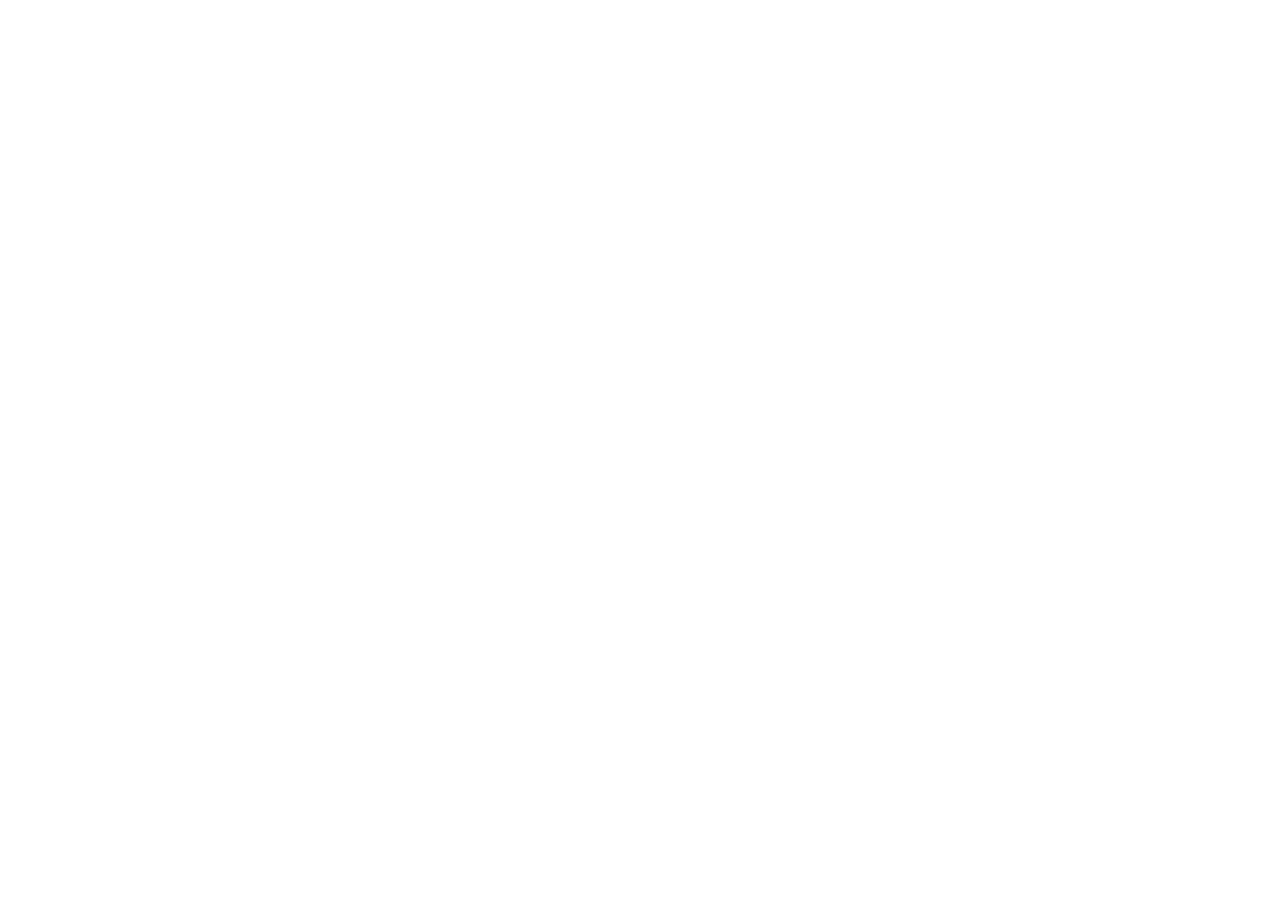
==== docs/aurum/index.html @ 68128e43 "Add Aurum Dental demo" ====
<!doctype html>
<html lang="ru">
  <head>
    <meta charset="UTF-8" />
    <meta name="viewport" content="width=device-width, initial-scale=1.0" />
    <meta name="theme-color" content="#11110f" />
    <meta name="description" content="Aurum Dental — премиальная стоматология нового поколения. Цифровая диагностика, эстетика улыбки и комфортное лечение." />
    <title>Aurum Dental — стоматология нового поколения</title>
    <link rel="preconnect" href="https://fonts.googleapis.com" />
    <link rel="preconnect" href="https://fonts.gstatic.com" crossorigin />
    <link href="https://fonts.googleapis.com/css2?family=Manrope:wght@400;500;600;700&family=Prata&display=swap" rel="stylesheet" />
    <script type="module" crossorigin src="/assets/index-C-DxgLJ3.js"></script>
    <link rel="stylesheet" crossorigin href="/assets/index-ClG9ch6G.css">
  </head>
  <body>
    <div id="root"></div>
  </body>
</html>
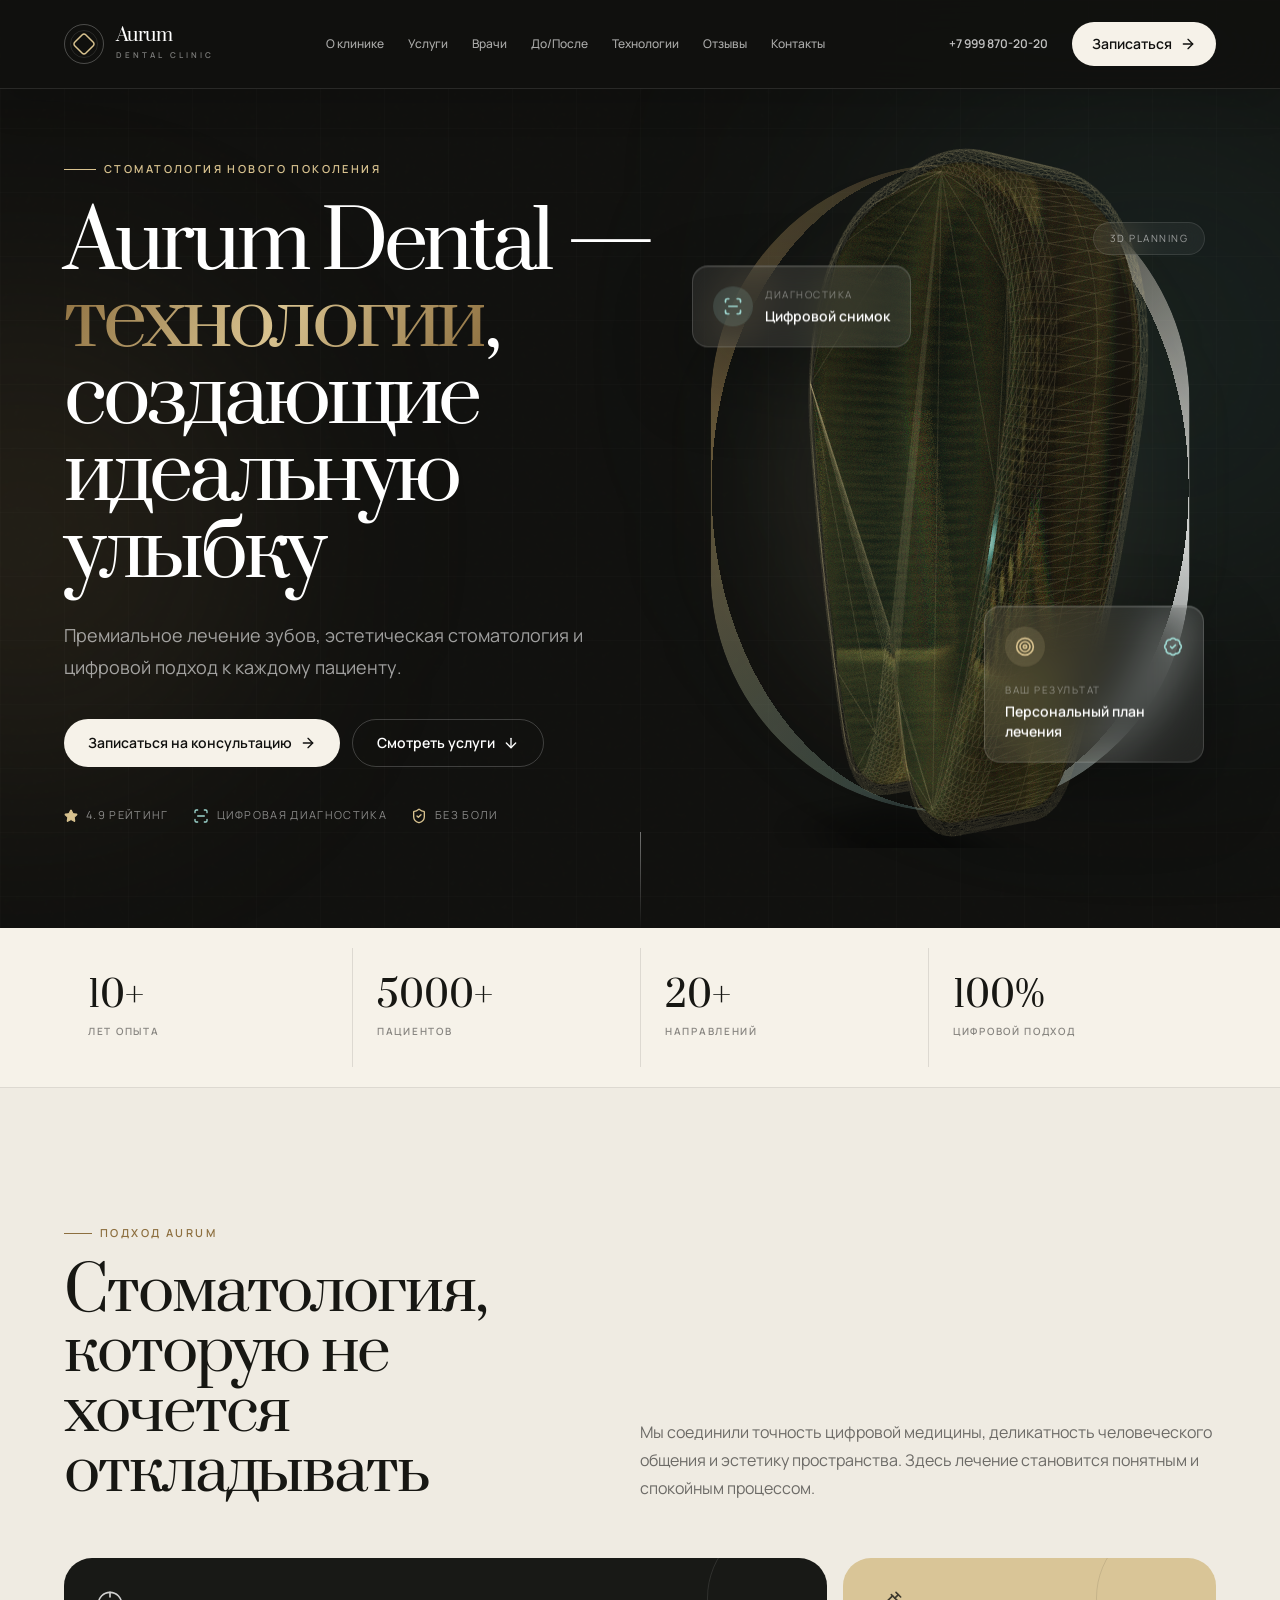
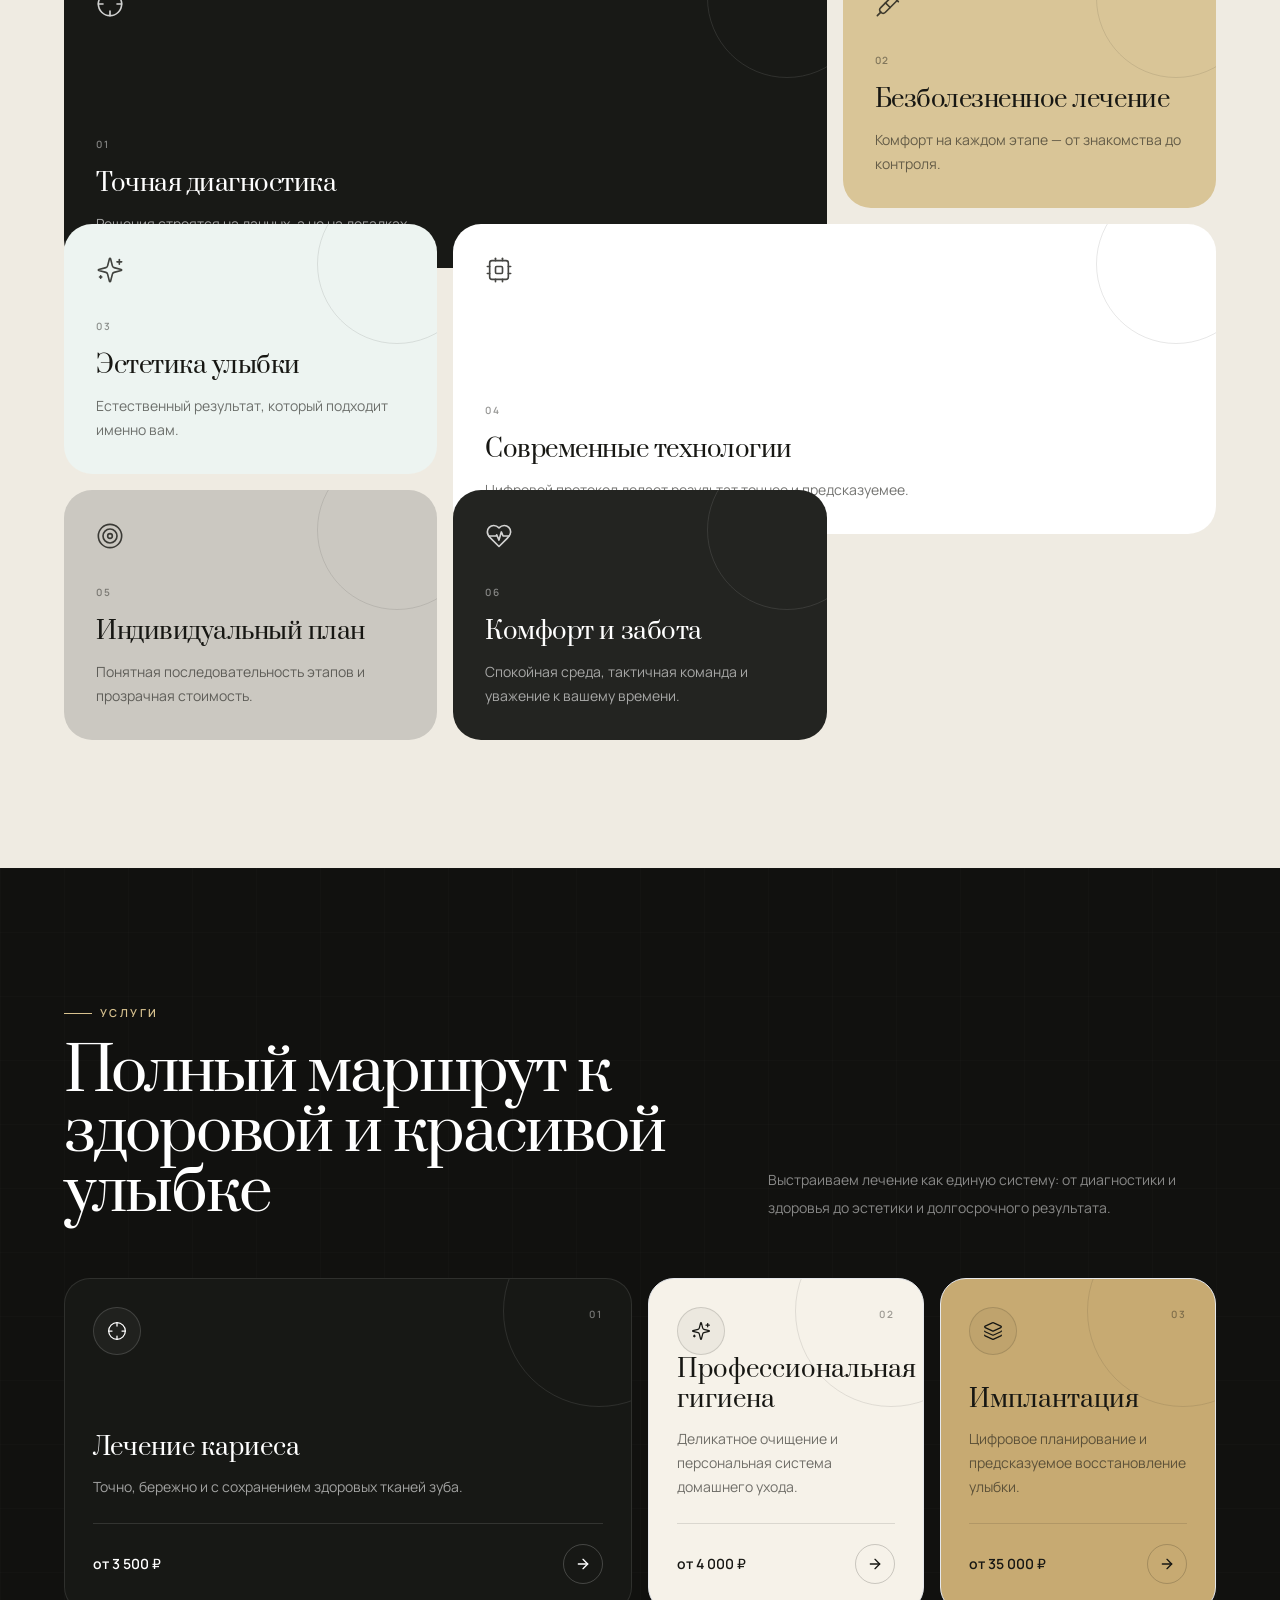
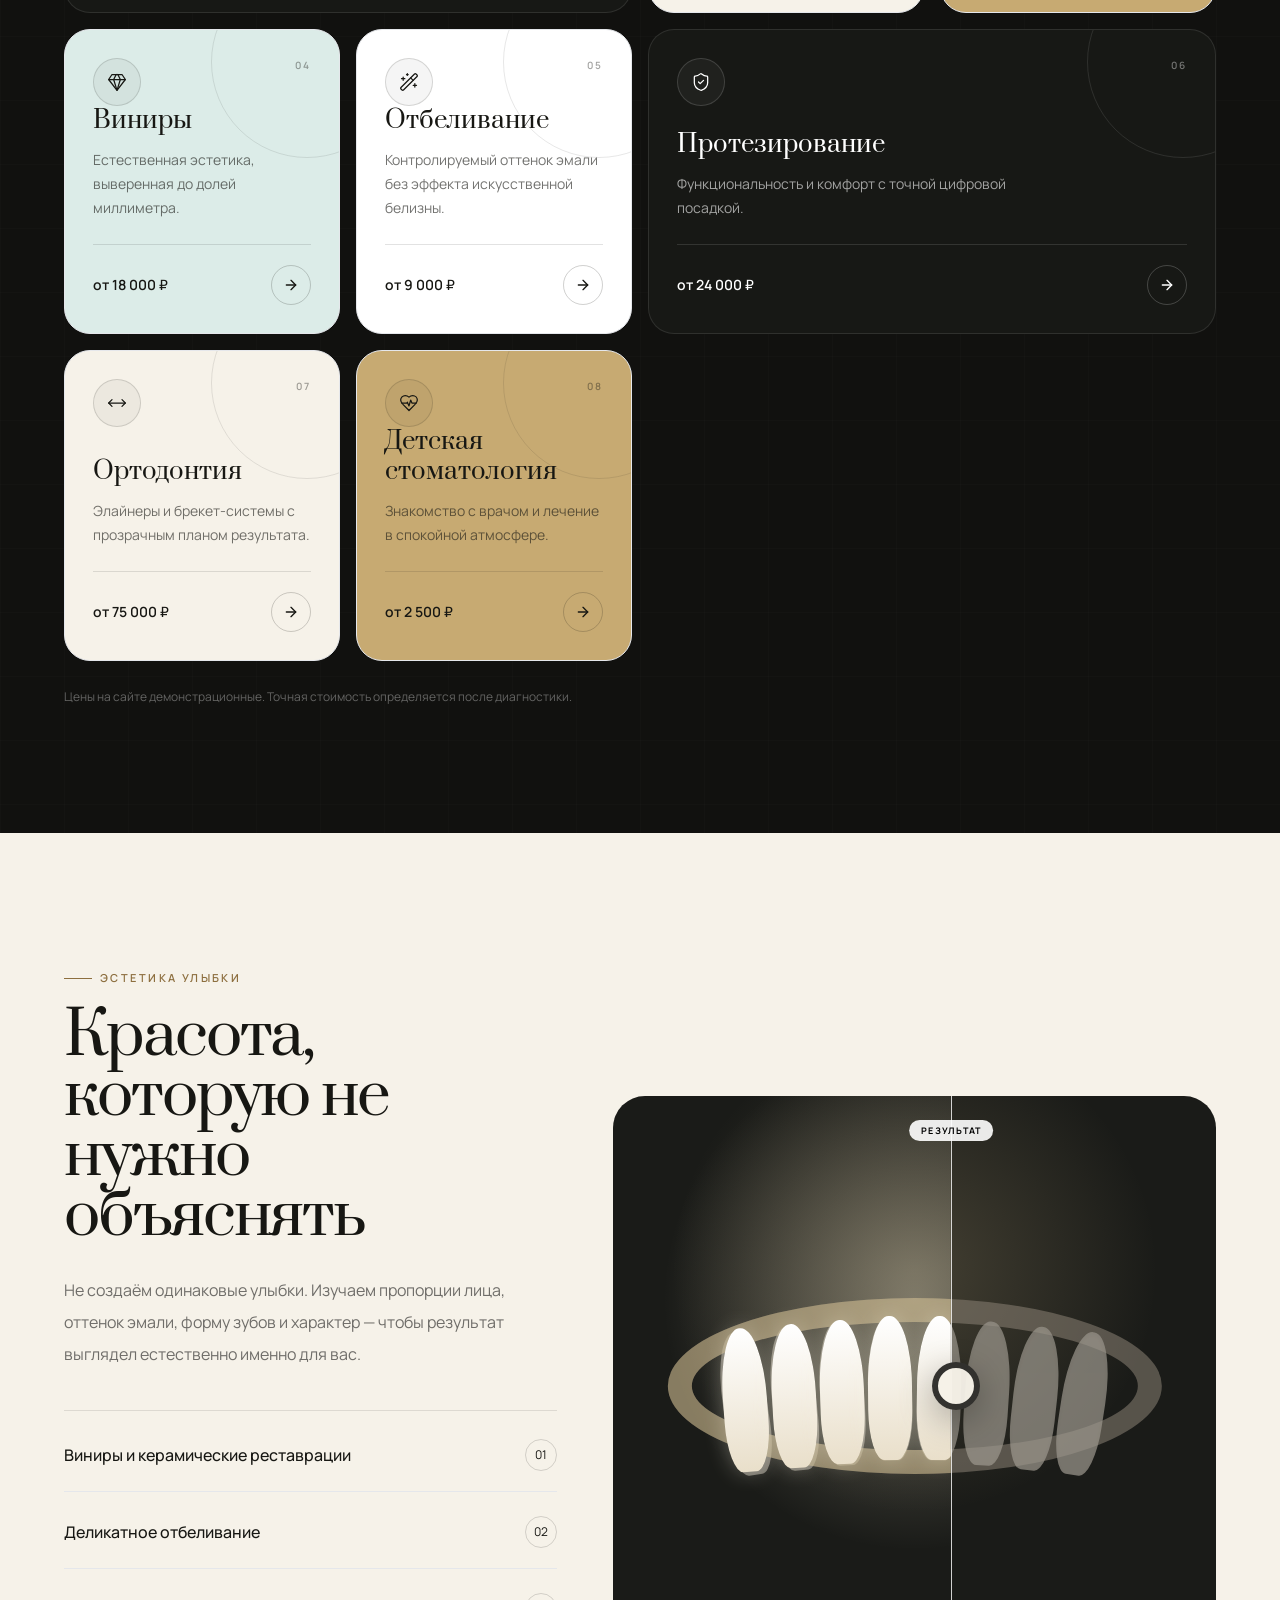
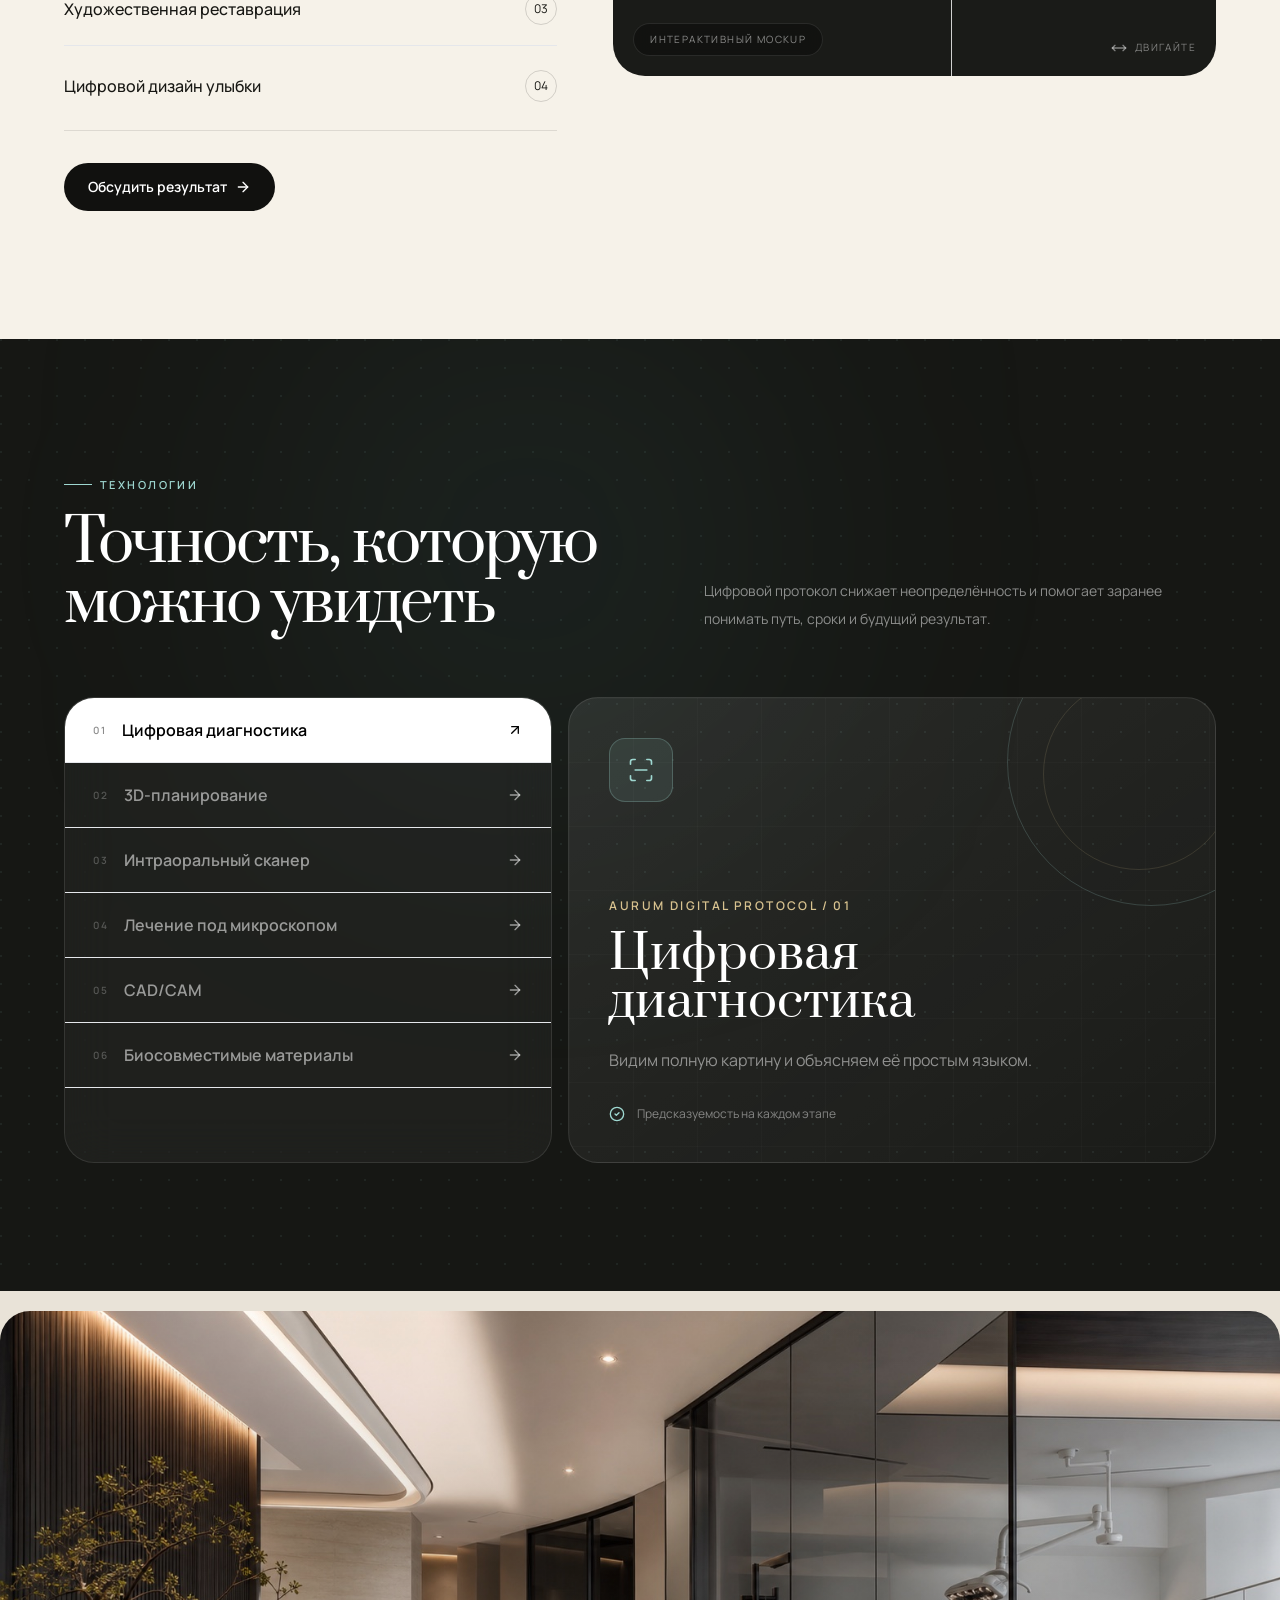
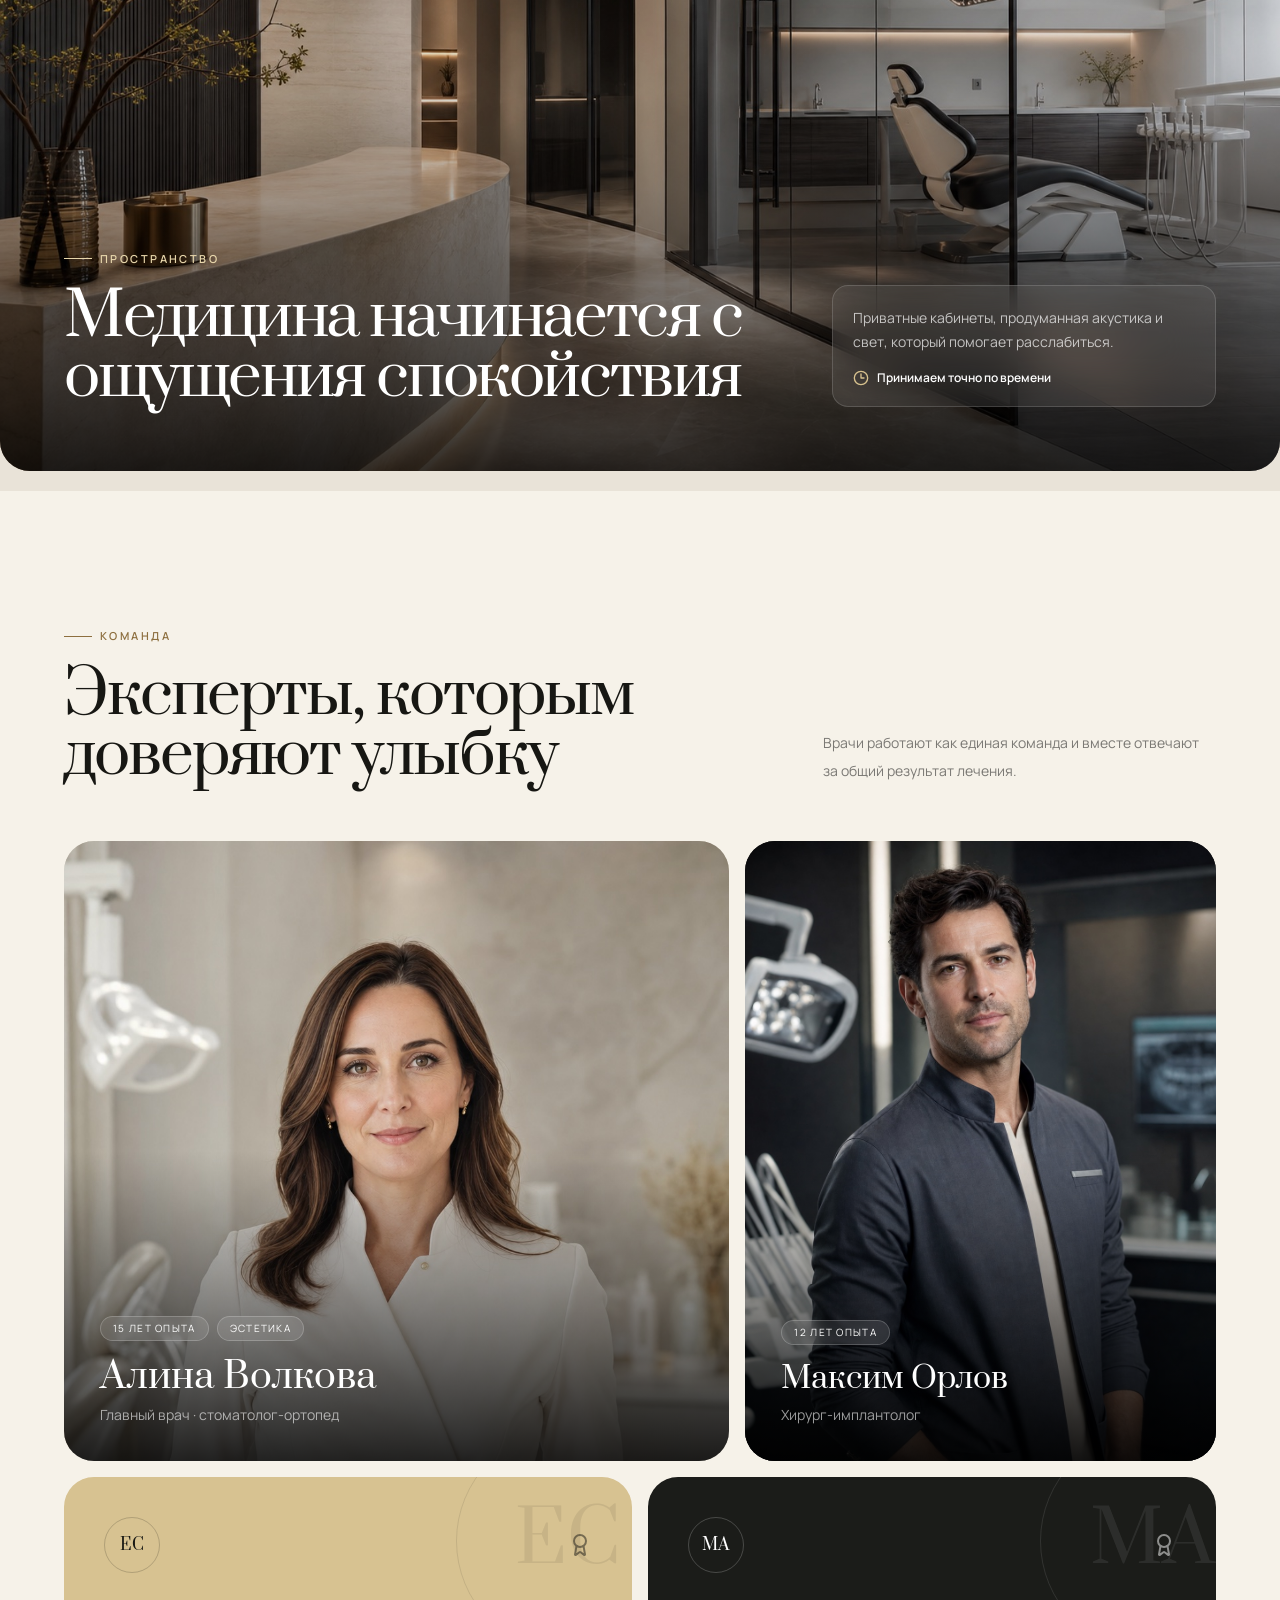
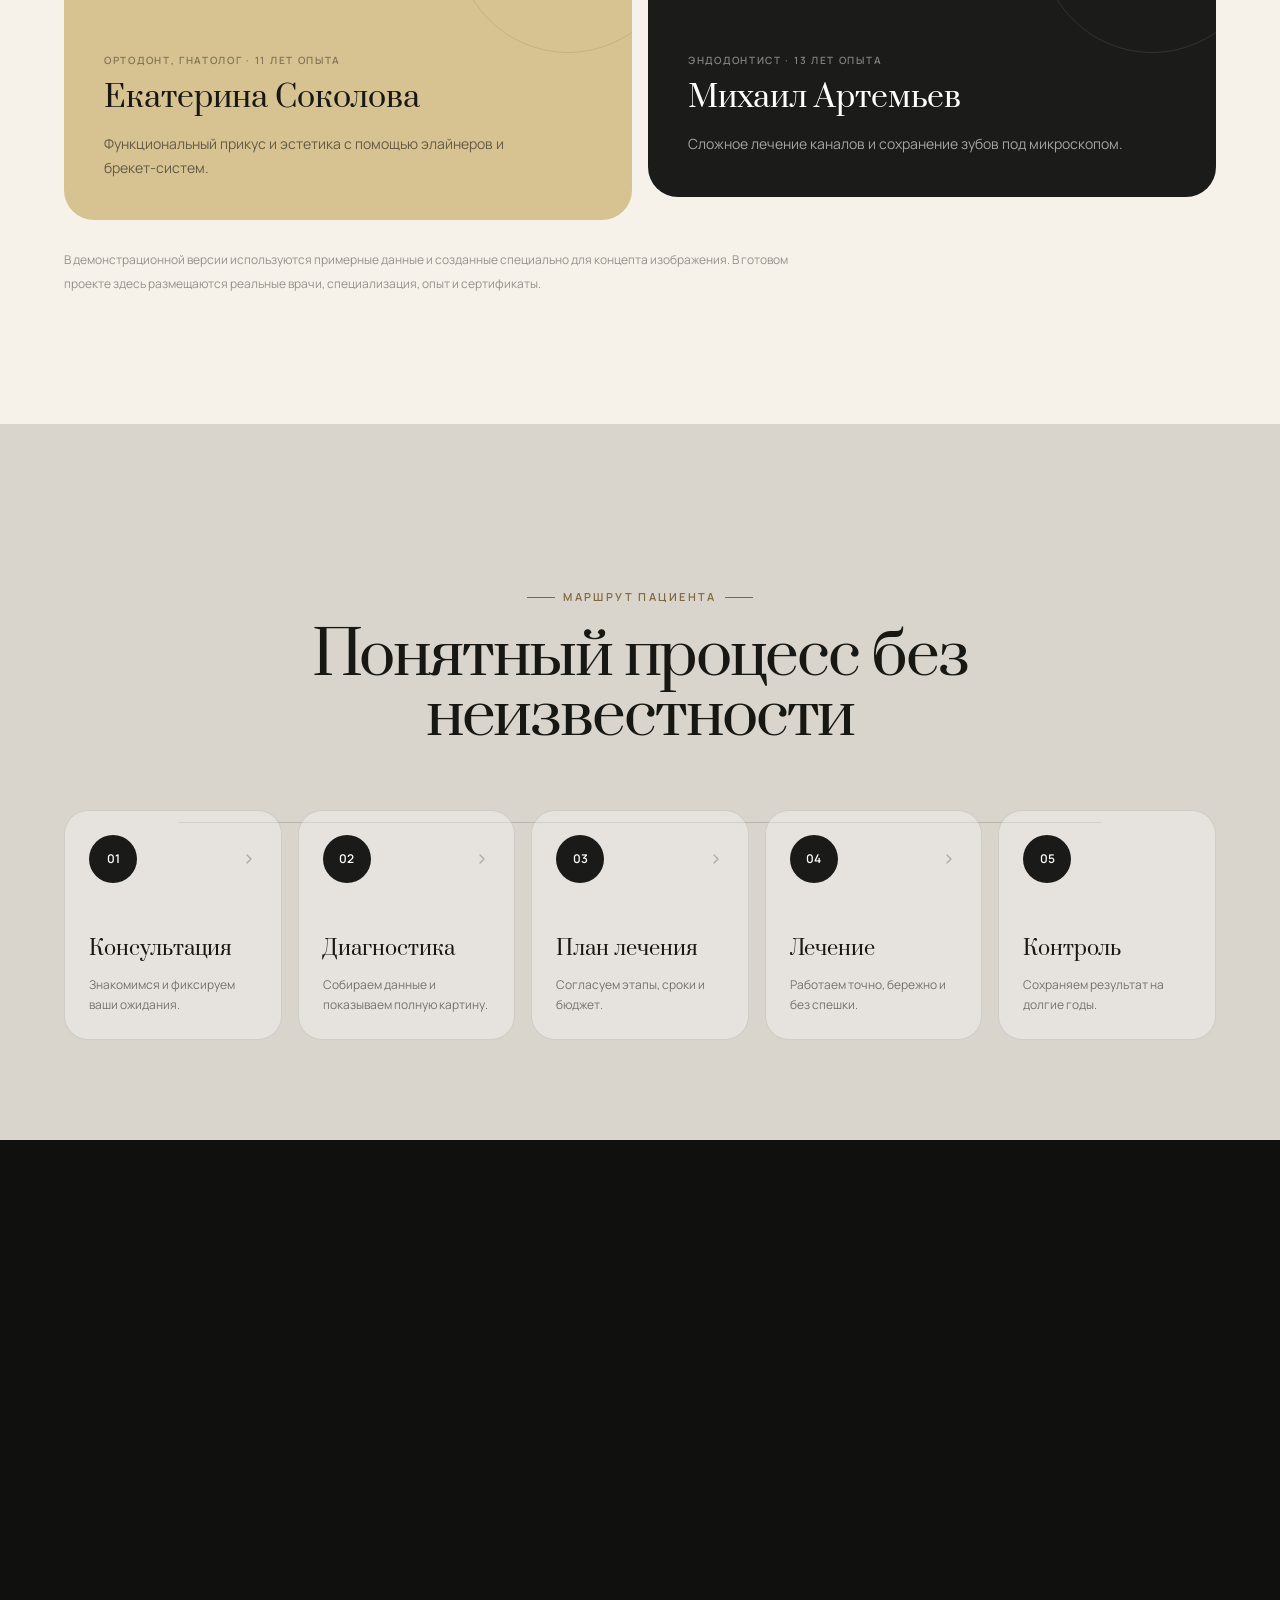
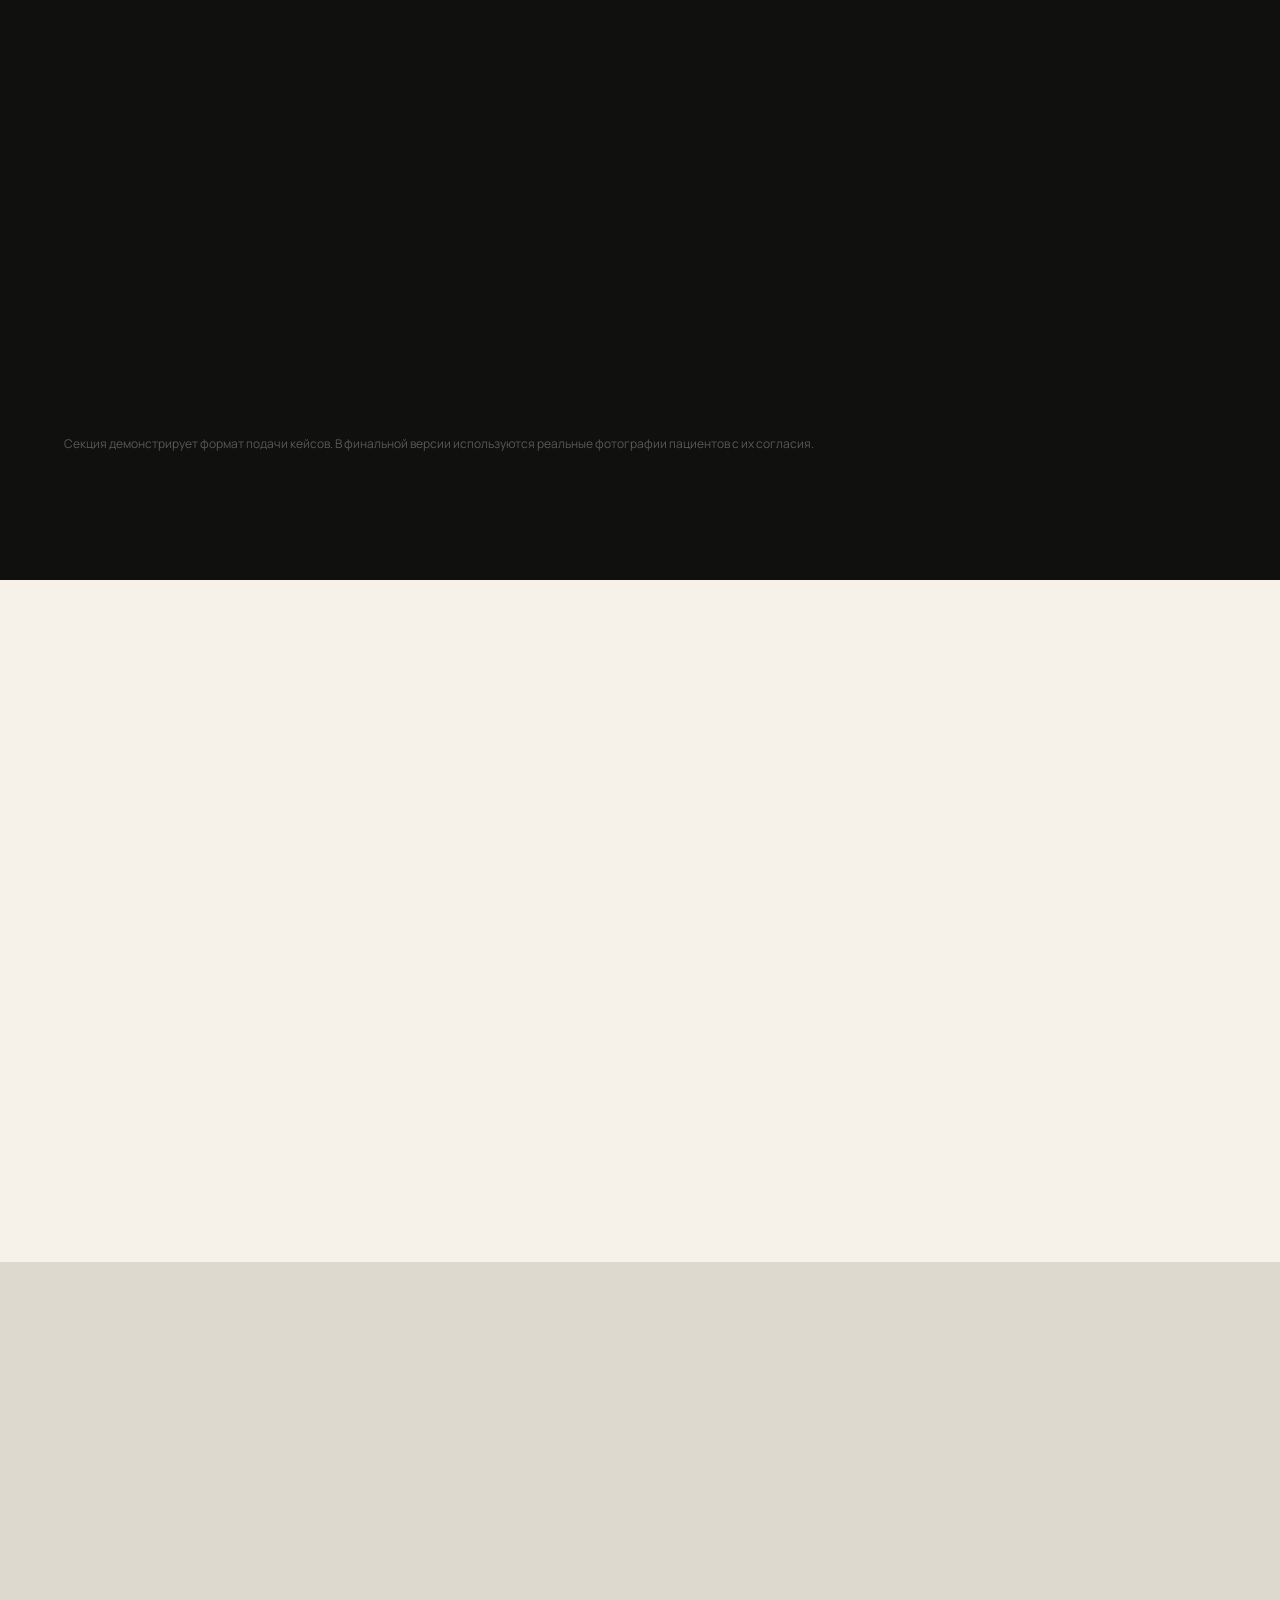
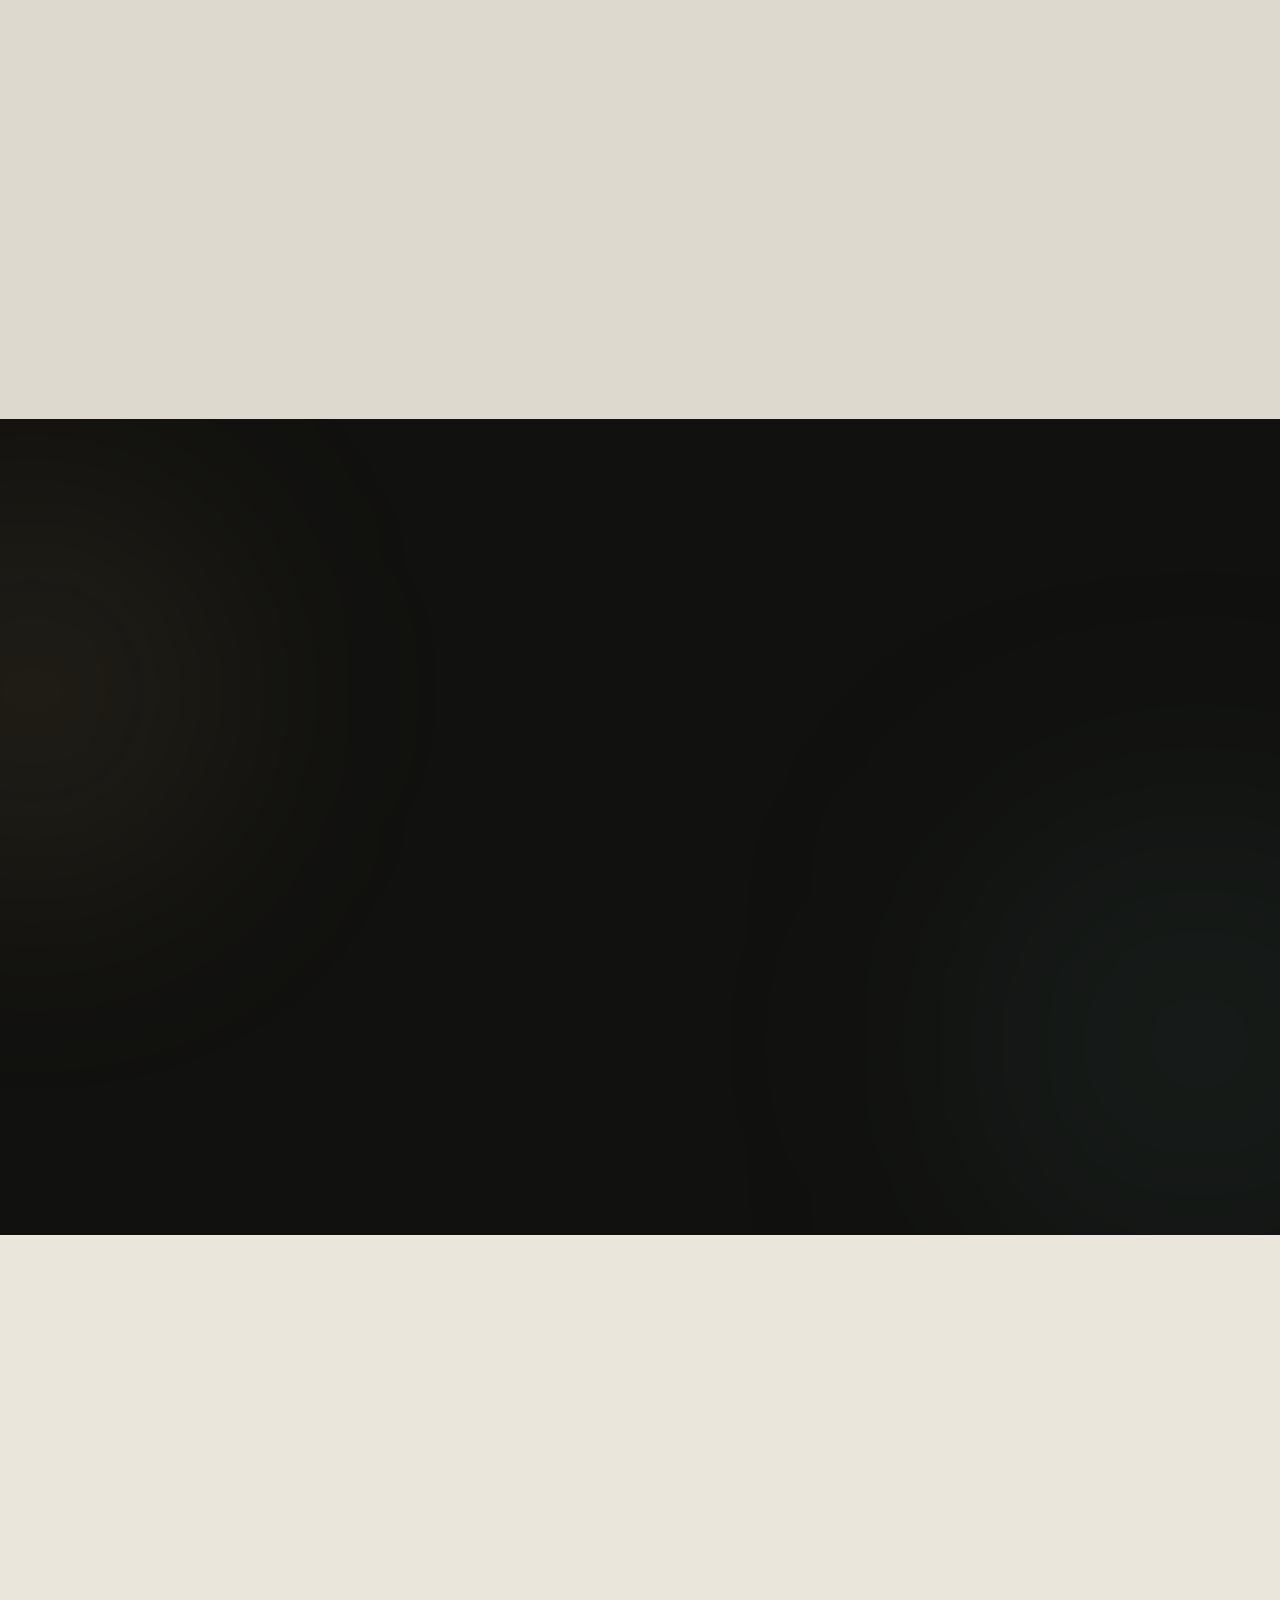
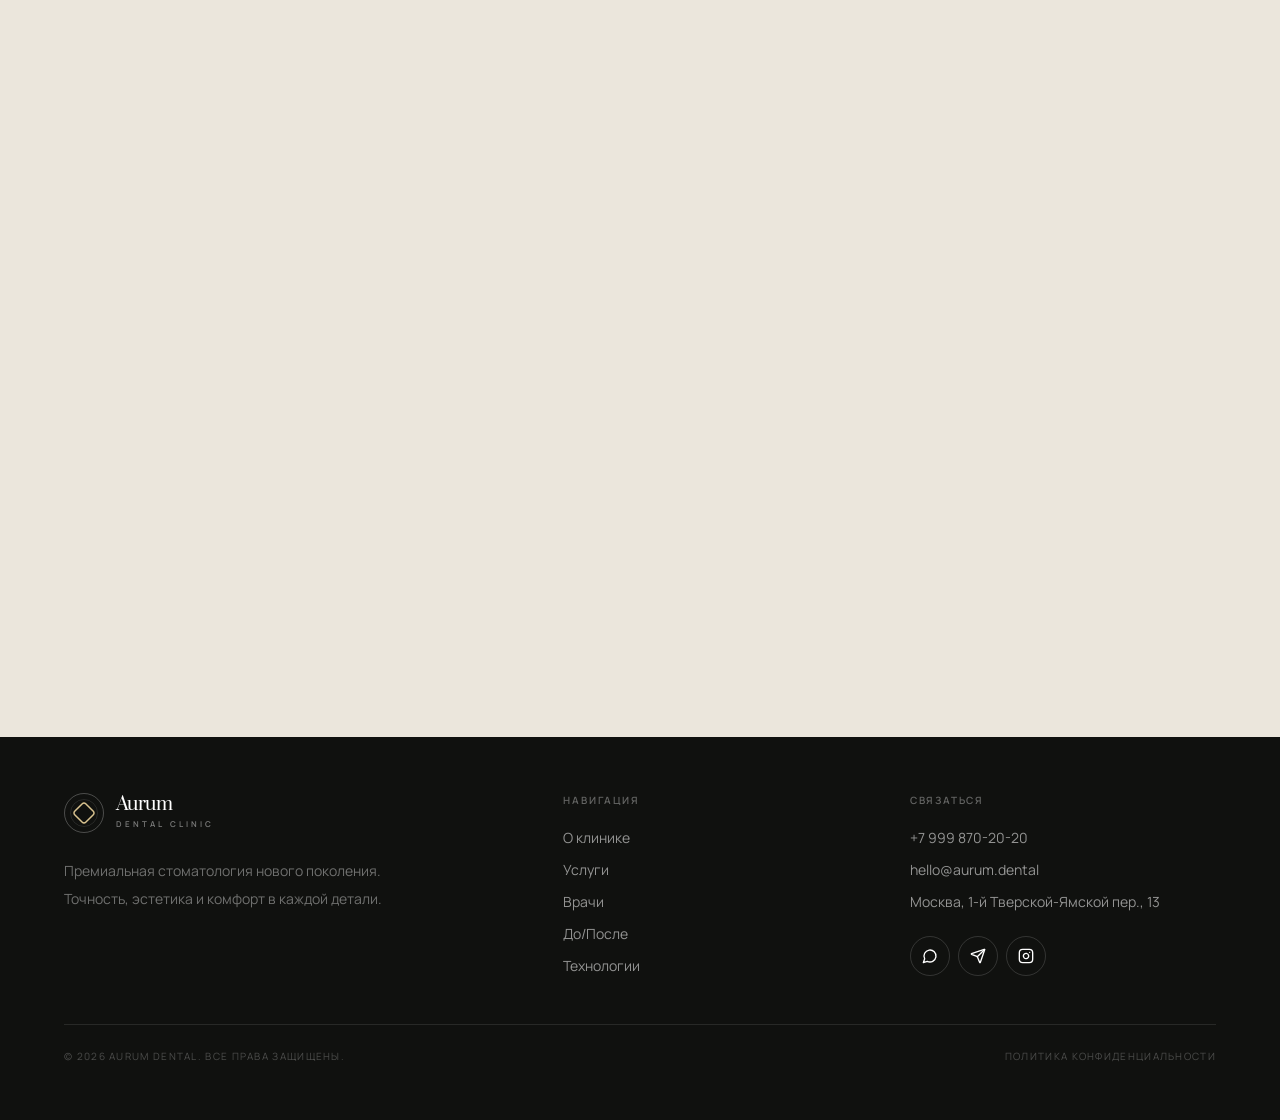
==== commit a38cc535: "Fix Aurum Pages asset paths" ====
--- a/docs/aurum/index.html
+++ b/docs/aurum/index.html
@@ -6,11 +6,8 @@
     <meta name="theme-color" content="#11110f" />
     <meta name="description" content="Aurum Dental — премиальная стоматология нового поколения. Цифровая диагностика, эстетика улыбки и комфортное лечение." />
     <title>Aurum Dental — стоматология нового поколения</title>
-    <link rel="preconnect" href="https://fonts.googleapis.com" />
-    <link rel="preconnect" href="https://fonts.gstatic.com" crossorigin />
-    <link href="https://fonts.googleapis.com/css2?family=Manrope:wght@400;500;600;700&family=Prata&display=swap" rel="stylesheet" />
-    <script type="module" crossorigin src="/assets/index-C-DxgLJ3.js"></script>
-    <link rel="stylesheet" crossorigin href="/assets/index-ClG9ch6G.css">
+    <script type="module" crossorigin src="./assets/index-DzKCHai1.js"></script>
+    <link rel="stylesheet" crossorigin href="./assets/index-7UYE9Hqj.css">
   </head>
   <body>
     <div id="root"></div>
--- a/docs/aurum/assets/index-7UYE9Hqj.css
+++ b/docs/aurum/assets/index-7UYE9Hqj.css
@@ -0,0 +1 @@
+*,:before,:after{--tw-border-spacing-x: 0;--tw-border-spacing-y: 0;--tw-translate-x: 0;--tw-translate-y: 0;--tw-rotate: 0;--tw-skew-x: 0;--tw-skew-y: 0;--tw-scale-x: 1;--tw-scale-y: 1;--tw-pan-x: ;--tw-pan-y: ;--tw-pinch-zoom: ;--tw-scroll-snap-strictness: proximity;--tw-gradient-from-position: ;--tw-gradient-via-position: ;--tw-gradient-to-position: ;--tw-ordinal: ;--tw-slashed-zero: ;--tw-numeric-figure: ;--tw-numeric-spacing: ;--tw-numeric-fraction: ;--tw-ring-inset: ;--tw-ring-offset-width: 0px;--tw-ring-offset-color: #fff;--tw-ring-color: rgb(59 130 246 / .5);--tw-ring-offset-shadow: 0 0 #0000;--tw-ring-shadow: 0 0 #0000;--tw-shadow: 0 0 #0000;--tw-shadow-colored: 0 0 #0000;--tw-blur: ;--tw-brightness: ;--tw-contrast: ;--tw-grayscale: ;--tw-hue-rotate: ;--tw-invert: ;--tw-saturate: ;--tw-sepia: ;--tw-drop-shadow: ;--tw-backdrop-blur: ;--tw-backdrop-brightness: ;--tw-backdrop-contrast: ;--tw-backdrop-grayscale: ;--tw-backdrop-hue-rotate: ;--tw-backdrop-invert: ;--tw-backdrop-opacity: ;--tw-backdrop-saturate: ;--tw-backdrop-sepia: ;--tw-contain-size: ;--tw-contain-layout: ;--tw-contain-paint: ;--tw-contain-style: }::backdrop{--tw-border-spacing-x: 0;--tw-border-spacing-y: 0;--tw-translate-x: 0;--tw-translate-y: 0;--tw-rotate: 0;--tw-skew-x: 0;--tw-skew-y: 0;--tw-scale-x: 1;--tw-scale-y: 1;--tw-pan-x: ;--tw-pan-y: ;--tw-pinch-zoom: ;--tw-scroll-snap-strictness: proximity;--tw-gradient-from-position: ;--tw-gradient-via-position: ;--tw-gradient-to-position: ;--tw-ordinal: ;--tw-slashed-zero: ;--tw-numeric-figure: ;--tw-numeric-spacing: ;--tw-numeric-fraction: ;--tw-ring-inset: ;--tw-ring-offset-width: 0px;--tw-ring-offset-color: #fff;--tw-ring-color: rgb(59 130 246 / .5);--tw-ring-offset-shadow: 0 0 #0000;--tw-ring-shadow: 0 0 #0000;--tw-shadow: 0 0 #0000;--tw-shadow-colored: 0 0 #0000;--tw-blur: ;--tw-brightness: ;--tw-contrast: ;--tw-grayscale: ;--tw-hue-rotate: ;--tw-invert: ;--tw-saturate: ;--tw-sepia: ;--tw-drop-shadow: ;--tw-backdrop-blur: ;--tw-backdrop-brightness: ;--tw-backdrop-contrast: ;--tw-backdrop-grayscale: ;--tw-backdrop-hue-rotate: ;--tw-backdrop-invert: ;--tw-backdrop-opacity: ;--tw-backdrop-saturate: ;--tw-backdrop-sepia: ;--tw-contain-size: ;--tw-contain-layout: ;--tw-contain-paint: ;--tw-contain-style: }*,:before,:after{box-sizing:border-box;border-width:0;border-style:solid;border-color:#e5e7eb}:before,:after{--tw-content: ""}html,:host{line-height:1.5;-webkit-text-size-adjust:100%;-moz-tab-size:4;-o-tab-size:4;tab-size:4;font-family:Manrope,sans-serif;font-feature-settings:normal;font-variation-settings:normal;-webkit-tap-highlight-color:transparent}body{margin:0;line-height:inherit}hr{height:0;color:inherit;border-top-width:1px}abbr:where([title]){-webkit-text-decoration:underline dotted;text-decoration:underline dotted}h1,h2,h3,h4,h5,h6{font-size:inherit;font-weight:inherit}a{color:inherit;text-decoration:inherit}b,strong{font-weight:bolder}code,kbd,samp,pre{font-family:ui-monospace,SFMono-Regular,Menlo,Monaco,Consolas,Liberation Mono,Courier New,monospace;font-feature-settings:normal;font-variation-settings:normal;font-size:1em}small{font-size:80%}sub,sup{font-size:75%;line-height:0;position:relative;vertical-align:baseline}sub{bottom:-.25em}sup{top:-.5em}table{text-indent:0;border-color:inherit;border-collapse:collapse}button,input,optgroup,select,textarea{font-family:inherit;font-feature-settings:inherit;font-variation-settings:inherit;font-size:100%;font-weight:inherit;line-height:inherit;letter-spacing:inherit;color:inherit;margin:0;padding:0}button,select{text-transform:none}button,input:where([type=button]),input:where([type=reset]),input:where([type=submit]){-webkit-appearance:button;background-color:transparent;background-image:none}:-moz-focusring{outline:auto}:-moz-ui-invalid{box-shadow:none}progress{vertical-align:baseline}::-webkit-inner-spin-button,::-webkit-outer-spin-button{height:auto}[type=search]{-webkit-appearance:textfield;outline-offset:-2px}::-webkit-search-decoration{-webkit-appearance:none}::-webkit-file-upload-button{-webkit-appearance:button;font:inherit}summary{display:list-item}blockquote,dl,dd,h1,h2,h3,h4,h5,h6,hr,figure,p,pre{margin:0}fieldset{margin:0;padding:0}legend{padding:0}ol,ul,menu{list-style:none;margin:0;padding:0}dialog{padding:0}textarea{resize:vertical}input::-moz-placeholder,textarea::-moz-placeholder{opacity:1;color:#9ca3af}input::placeholder,textarea::placeholder{opacity:1;color:#9ca3af}button,[role=button]{cursor:pointer}:disabled{cursor:default}img,svg,video,canvas,audio,iframe,embed,object{display:block;vertical-align:middle}img,video{max-width:100%;height:auto}[hidden]:where(:not([hidden=until-found])){display:none}.shell{margin-left:auto;margin-right:auto;width:100%;max-width:1440px;padding-left:1.25rem;padding-right:1.25rem}@media(min-width:640px){.shell{padding-left:2rem;padding-right:2rem}}@media(min-width:1024px){.shell{padding-left:3rem;padding-right:3rem}}@media(min-width:1280px){.shell{padding-left:4rem;padding-right:4rem}}.eyebrow{display:inline-flex;align-items:center;gap:.5rem;font-size:11px;font-weight:600;text-transform:uppercase;letter-spacing:.22em}.section-title{font-family:Prata,serif;font-size:2.35rem;line-height:1.08;letter-spacing:-.035em}@media(min-width:640px){.section-title{font-size:3rem;line-height:1}}@media(min-width:1024px){.section-title{font-size:3.75rem;line-height:1}}.glass{border-width:1px;border-color:#ffffff26;background-color:#ffffff14;--tw-backdrop-blur: blur(24px);-webkit-backdrop-filter:var(--tw-backdrop-blur) var(--tw-backdrop-brightness) var(--tw-backdrop-contrast) var(--tw-backdrop-grayscale) var(--tw-backdrop-hue-rotate) var(--tw-backdrop-invert) var(--tw-backdrop-opacity) var(--tw-backdrop-saturate) var(--tw-backdrop-sepia);backdrop-filter:var(--tw-backdrop-blur) var(--tw-backdrop-brightness) var(--tw-backdrop-contrast) var(--tw-backdrop-grayscale) var(--tw-backdrop-hue-rotate) var(--tw-backdrop-invert) var(--tw-backdrop-opacity) var(--tw-backdrop-saturate) var(--tw-backdrop-sepia)}.btn-primary{display:inline-flex;min-height:3rem;align-items:center;justify-content:center;gap:.5rem;border-radius:9999px;--tw-bg-opacity: 1;background-color:rgb(17 17 15 / var(--tw-bg-opacity, 1));padding-left:1.5rem;padding-right:1.5rem;font-size:.875rem;line-height:1.25rem;font-weight:600;--tw-text-opacity: 1;color:rgb(255 255 255 / var(--tw-text-opacity, 1));transition-property:all;transition-timing-function:cubic-bezier(.4,0,.2,1);transition-duration:.3s}.btn-primary:hover{--tw-translate-y: -.125rem;transform:translate(var(--tw-translate-x),var(--tw-translate-y)) rotate(var(--tw-rotate)) skew(var(--tw-skew-x)) skewY(var(--tw-skew-y)) scaleX(var(--tw-scale-x)) scaleY(var(--tw-scale-y));--tw-bg-opacity: 1;background-color:rgb(43 43 39 / var(--tw-bg-opacity, 1));--tw-shadow: 0 16px 40px rgba(17,17,15,.2);--tw-shadow-colored: 0 16px 40px var(--tw-shadow-color);box-shadow:var(--tw-ring-offset-shadow, 0 0 #0000),var(--tw-ring-shadow, 0 0 #0000),var(--tw-shadow)}.btn-primary:focus{outline:2px solid transparent;outline-offset:2px;--tw-ring-offset-shadow: var(--tw-ring-inset) 0 0 0 var(--tw-ring-offset-width) var(--tw-ring-offset-color);--tw-ring-shadow: var(--tw-ring-inset) 0 0 0 calc(2px + var(--tw-ring-offset-width)) var(--tw-ring-color);box-shadow:var(--tw-ring-offset-shadow),var(--tw-ring-shadow),var(--tw-shadow, 0 0 #0000);--tw-ring-opacity: 1;--tw-ring-color: rgb(185 154 98 / var(--tw-ring-opacity, 1));--tw-ring-offset-width: 2px}.btn-light{display:inline-flex;min-height:3rem;align-items:center;justify-content:center;gap:.5rem;border-radius:9999px;--tw-bg-opacity: 1;background-color:rgb(246 242 233 / var(--tw-bg-opacity, 1));padding-left:1.5rem;padding-right:1.5rem;font-size:.875rem;line-height:1.25rem;font-weight:600;--tw-text-opacity: 1;color:rgb(17 17 15 / var(--tw-text-opacity, 1));transition-property:all;transition-timing-function:cubic-bezier(.4,0,.2,1);transition-duration:.3s}.btn-light:hover{--tw-translate-y: -.125rem;transform:translate(var(--tw-translate-x),var(--tw-translate-y)) rotate(var(--tw-rotate)) skew(var(--tw-skew-x)) skewY(var(--tw-skew-y)) scaleX(var(--tw-scale-x)) scaleY(var(--tw-scale-y));--tw-bg-opacity: 1;background-color:rgb(255 255 255 / var(--tw-bg-opacity, 1));--tw-shadow: 0 16px 40px rgba(0,0,0,.2);--tw-shadow-colored: 0 16px 40px var(--tw-shadow-color);box-shadow:var(--tw-ring-offset-shadow, 0 0 #0000),var(--tw-ring-shadow, 0 0 #0000),var(--tw-shadow)}.btn-light:focus{outline:2px solid transparent;outline-offset:2px;--tw-ring-offset-shadow: var(--tw-ring-inset) 0 0 0 var(--tw-ring-offset-width) var(--tw-ring-offset-color);--tw-ring-shadow: var(--tw-ring-inset) 0 0 0 calc(2px + var(--tw-ring-offset-width)) var(--tw-ring-color);box-shadow:var(--tw-ring-offset-shadow),var(--tw-ring-shadow),var(--tw-shadow, 0 0 #0000);--tw-ring-opacity: 1;--tw-ring-color: rgb(185 154 98 / var(--tw-ring-opacity, 1));--tw-ring-offset-width: 2px;--tw-ring-offset-color: #11110f}.btn-ghost{display:inline-flex;min-height:3rem;align-items:center;justify-content:center;gap:.5rem;border-radius:9999px;border-width:1px;padding-left:1.5rem;padding-right:1.5rem;font-size:.875rem;line-height:1.25rem;font-weight:600;transition-property:all;transition-timing-function:cubic-bezier(.4,0,.2,1);transition-duration:.3s}.btn-ghost:hover{--tw-translate-y: -.125rem;transform:translate(var(--tw-translate-x),var(--tw-translate-y)) rotate(var(--tw-rotate)) skew(var(--tw-skew-x)) skewY(var(--tw-skew-y)) scaleX(var(--tw-scale-x)) scaleY(var(--tw-scale-y))}.btn-ghost{border-color:color-mix(in srgb,currentColor 20%,transparent)}.btn-ghost:hover{border-color:color-mix(in srgb,currentColor 50%,transparent)}.pointer-events-none{pointer-events:none}.\!visible{visibility:visible!important}.visible{visibility:visible}.fixed{position:fixed}.absolute{position:absolute}.relative{position:relative}.-inset-5{top:-1.25rem;right:-1.25rem;bottom:-1.25rem;left:-1.25rem}.inset-0{top:0;right:0;bottom:0;left:0}.inset-\[5px\]{top:5px;right:5px;bottom:5px;left:5px}.inset-x-0{left:0;right:0}.inset-x-10{left:2.5rem;right:2.5rem}.inset-y-0{top:0;bottom:0}.-left-40{left:-10rem}.-left-52{left:-13rem}.-right-10{right:-2.5rem}.-right-12{right:-3rem}.-right-16{right:-4rem}.-right-28{right:-7rem}.-right-36{right:-9rem}.-top-10{top:-2.5rem}.-top-12{top:-3rem}.-top-16{top:-4rem}.bottom-0{bottom:0}.bottom-5{bottom:1.25rem}.bottom-6{bottom:1.5rem}.bottom-\[13\%\]{bottom:13%}.left-0{left:0}.left-1\/2{left:50%}.left-1\/4{left:25%}.left-5{left:1.25rem}.left-6{left:1.5rem}.left-\[10\%\]{left:10%}.left-\[18\%\]{left:18%}.left-\[54\%\]{left:54%}.right-0{right:0}.right-5{right:1.25rem}.right-6{right:1.5rem}.right-8{right:2rem}.right-\[-15\%\]{right:-15%}.right-\[-20px\]{right:-20px}.right-\[-80px\]{right:-80px}.right-\[10\%\]{right:10%}.right-\[2\%\]{right:2%}.right-\[8\%\]{right:8%}.top-0{top:0}.top-1\/2{top:50%}.top-1\/3{top:33.333333%}.top-10{top:2.5rem}.top-20{top:5rem}.top-5{top:1.25rem}.top-6{top:1.5rem}.top-8{top:2rem}.top-\[-20px\]{top:-20px}.top-\[-80px\]{top:-80px}.top-\[12\%\]{top:12%}.top-\[13\%\]{top:13%}.top-\[20\%\]{top:20%}.top-\[24\%\]{top:24%}.top-\[46\%\]{top:46%}.z-10{z-index:10}.z-20{z-index:20}.z-50{z-index:50}.z-\[60\]{z-index:60}.z-\[70\]{z-index:70}.mx-auto{margin-left:auto;margin-right:auto}.my-auto{margin-top:auto;margin-bottom:auto}.mb-2{margin-bottom:.5rem}.mb-3{margin-bottom:.75rem}.mb-4{margin-bottom:1rem}.mb-7{margin-bottom:1.75rem}.ml-auto{margin-left:auto}.mt-1{margin-top:.25rem}.mt-10{margin-top:2.5rem}.mt-14{margin-top:3.5rem}.mt-16{margin-top:4rem}.mt-2{margin-top:.5rem}.mt-3{margin-top:.75rem}.mt-4{margin-top:1rem}.mt-5{margin-top:1.25rem}.mt-6{margin-top:1.5rem}.mt-7{margin-top:1.75rem}.mt-8{margin-top:2rem}.mt-9{margin-top:2.25rem}.mt-auto{margin-top:auto}.block{display:block}.inline-block{display:inline-block}.flex{display:flex}.grid{display:grid}.hidden{display:none}.h-10{height:2.5rem}.h-11{height:2.75rem}.h-12{height:3rem}.h-14{height:3.5rem}.h-16{height:4rem}.h-20{height:5rem}.h-24{height:6rem}.h-28{height:7rem}.h-3\.5{height:.875rem}.h-32{height:8rem}.h-36{height:9rem}.h-4{height:1rem}.h-40{height:10rem}.h-44{height:11rem}.h-48{height:12rem}.h-5{height:1.25rem}.h-52{height:13rem}.h-56{height:14rem}.h-6{height:1.5rem}.h-7{height:1.75rem}.h-72{height:18rem}.h-8{height:2rem}.h-96{height:24rem}.h-\[350px\]{height:350px}.h-\[420px\]{height:420px}.h-\[460px\]{height:460px}.h-\[480px\]{height:480px}.h-\[500px\]{height:500px}.h-\[520px\]{height:520px}.h-\[540px\]{height:540px}.h-\[58\%\]{height:58%}.h-\[76px\]{height:76px}.h-\[90\%\]{height:90%}.h-full{height:100%}.h-px{height:1px}.\!min-h-11{min-height:2.75rem!important}.min-h-\[230px\]{min-height:230px}.min-h-\[300px\]{min-height:300px}.min-h-\[310px\]{min-height:310px}.min-h-\[320px\]{min-height:320px}.min-h-\[330px\]{min-height:330px}.min-h-\[420px\]{min-height:420px}.min-h-\[450px\]{min-height:450px}.min-h-\[520px\]{min-height:520px}.min-h-\[620px\]{min-height:620px}.min-h-\[900px\]{min-height:900px}.min-h-\[calc\(100vh-128px\)\]{min-height:calc(100vh - 128px)}.w-10{width:2.5rem}.w-11{width:2.75rem}.w-12{width:3rem}.w-14{width:3.5rem}.w-16{width:4rem}.w-3\.5{width:.875rem}.w-4{width:1rem}.w-40{width:10rem}.w-44{width:11rem}.w-48{width:12rem}.w-5{width:1.25rem}.w-56{width:14rem}.w-6{width:1.5rem}.w-7{width:1.75rem}.w-72{width:18rem}.w-8{width:2rem}.w-96{width:24rem}.w-\[420px\]{width:420px}.w-\[460px\]{width:460px}.w-\[500px\]{width:500px}.w-\[540px\]{width:540px}.w-\[58\%\]{width:58%}.w-\[78\%\]{width:78%}.w-\[82\%\]{width:82%}.w-\[90\%\]{width:90%}.w-\[calc\(100\%-2rem\)\]{width:calc(100% - 2rem)}.w-full{width:100%}.w-px{width:1px}.min-w-0{min-width:0px}.max-w-2xl{max-width:42rem}.max-w-3xl{max-width:48rem}.max-w-5xl{max-width:64rem}.max-w-\[1600px\]{max-width:1600px}.max-w-\[220px\]{max-width:220px}.max-w-\[520px\]{max-width:520px}.max-w-\[840px\]{max-width:840px}.max-w-lg{max-width:32rem}.max-w-md{max-width:28rem}.max-w-sm{max-width:24rem}.max-w-xl{max-width:36rem}.flex-1{flex:1 1 0%}.shrink-0{flex-shrink:0}.-translate-x-1\/2{--tw-translate-x: -50%;transform:translate(var(--tw-translate-x),var(--tw-translate-y)) rotate(var(--tw-rotate)) skew(var(--tw-skew-x)) skewY(var(--tw-skew-y)) scaleX(var(--tw-scale-x)) scaleY(var(--tw-scale-y))}.-translate-y-1\/2{--tw-translate-y: -50%;transform:translate(var(--tw-translate-x),var(--tw-translate-y)) rotate(var(--tw-rotate)) skew(var(--tw-skew-x)) skewY(var(--tw-skew-y)) scaleX(var(--tw-scale-x)) scaleY(var(--tw-scale-y))}.-rotate-45{--tw-rotate: -45deg;transform:translate(var(--tw-translate-x),var(--tw-translate-y)) rotate(var(--tw-rotate)) skew(var(--tw-skew-x)) skewY(var(--tw-skew-y)) scaleX(var(--tw-scale-x)) scaleY(var(--tw-scale-y))}.transform{transform:translate(var(--tw-translate-x),var(--tw-translate-y)) rotate(var(--tw-rotate)) skew(var(--tw-skew-x)) skewY(var(--tw-skew-y)) scaleX(var(--tw-scale-x)) scaleY(var(--tw-scale-y))}.resize-none{resize:none}.appearance-none{-webkit-appearance:none;-moz-appearance:none;appearance:none}.auto-rows-\[250px\]{grid-auto-rows:250px}.grid-cols-2{grid-template-columns:repeat(2,minmax(0,1fr))}.grid-cols-8{grid-template-columns:repeat(8,minmax(0,1fr))}.flex-col{flex-direction:column}.flex-wrap{flex-wrap:wrap}.place-items-center{place-items:center}.items-start{align-items:flex-start}.items-end{align-items:flex-end}.items-center{align-items:center}.justify-center{justify-content:center}.justify-between{justify-content:space-between}.gap-1{gap:.25rem}.gap-10{gap:2.5rem}.gap-12{gap:3rem}.gap-14{gap:3.5rem}.gap-2{gap:.5rem}.gap-3{gap:.75rem}.gap-4{gap:1rem}.gap-5{gap:1.25rem}.gap-6{gap:1.5rem}.gap-7{gap:1.75rem}.gap-8{gap:2rem}.gap-x-6{-moz-column-gap:1.5rem;column-gap:1.5rem}.gap-y-3{row-gap:.75rem}.space-y-4>:not([hidden])~:not([hidden]){--tw-space-y-reverse: 0;margin-top:calc(1rem * calc(1 - var(--tw-space-y-reverse)));margin-bottom:calc(1rem * var(--tw-space-y-reverse))}.space-y-6>:not([hidden])~:not([hidden]){--tw-space-y-reverse: 0;margin-top:calc(1.5rem * calc(1 - var(--tw-space-y-reverse)));margin-bottom:calc(1.5rem * var(--tw-space-y-reverse))}.divide-x>:not([hidden])~:not([hidden]){--tw-divide-x-reverse: 0;border-right-width:calc(1px * var(--tw-divide-x-reverse));border-left-width:calc(1px * calc(1 - var(--tw-divide-x-reverse)))}.divide-y>:not([hidden])~:not([hidden]){--tw-divide-y-reverse: 0;border-top-width:calc(1px * calc(1 - var(--tw-divide-y-reverse)));border-bottom-width:calc(1px * var(--tw-divide-y-reverse))}.divide-black\/10>:not([hidden])~:not([hidden]){border-color:#0000001a}.overflow-hidden{overflow:hidden}.rounded-2xl{border-radius:1rem}.rounded-\[24px\]{border-radius:24px}.rounded-\[26px\]{border-radius:26px}.rounded-\[28px\]{border-radius:28px}.rounded-\[30px\]{border-radius:30px}.rounded-\[32px\]{border-radius:32px}.rounded-\[48\%_48\%_35\%_35\%\]{border-radius:48% 48% 35% 35%}.rounded-\[50\%\]{border-radius:50%}.rounded-full{border-radius:9999px}.border{border-width:1px}.border-4{border-width:4px}.border-\[16px\]{border-width:16px}.border-\[18px\]{border-width:18px}.border-y{border-top-width:1px;border-bottom-width:1px}.border-b{border-bottom-width:1px}.border-t{border-top-width:1px}.border-\[\#8b8275\]\/55{border-color:#8b82758c}.border-\[\#9ed7d0\]\/15{border-color:#9ed7d026}.border-\[\#9ed7d0\]\/20{border-color:#9ed7d033}.border-\[\#9ed7d0\]\/25{border-color:#9ed7d040}.border-\[\#9ed7d0\]\/30{border-color:#9ed7d04d}.border-\[\#d0b883\]\/40{border-color:#d0b88366}.border-\[\#d8c28f\]\/15{border-color:#d8c28f26}.border-black\/10{border-color:#0000001a}.border-black\/15{border-color:#00000026}.border-black\/5{border-color:#0000000d}.border-white{--tw-border-opacity: 1;border-color:rgb(255 255 255 / var(--tw-border-opacity, 1))}.border-white\/10{border-color:#ffffff1a}.border-white\/15{border-color:#ffffff26}.border-white\/20{border-color:#fff3}.border-white\/25{border-color:#ffffff40}.border-white\/30{border-color:#ffffff4d}.bg-\[\#10110f\]{--tw-bg-opacity: 1;background-color:rgb(16 17 15 / var(--tw-bg-opacity, 1))}.bg-\[\#11110f\]{--tw-bg-opacity: 1;background-color:rgb(17 17 15 / var(--tw-bg-opacity, 1))}.bg-\[\#11110f\]\/85{background-color:#11110fd9}.bg-\[\#161714\]{--tw-bg-opacity: 1;background-color:rgb(22 23 20 / var(--tw-bg-opacity, 1))}.bg-\[\#171815\]{--tw-bg-opacity: 1;background-color:rgb(23 24 21 / var(--tw-bg-opacity, 1))}.bg-\[\#17201e\]\/95{background-color:#17201ef2}.bg-\[\#181916\]{--tw-bg-opacity: 1;background-color:rgb(24 25 22 / var(--tw-bg-opacity, 1))}.bg-\[\#1a1b18\]{--tw-bg-opacity: 1;background-color:rgb(26 27 24 / var(--tw-bg-opacity, 1))}.bg-\[\#1b1c19\]{--tw-bg-opacity: 1;background-color:rgb(27 28 25 / var(--tw-bg-opacity, 1))}.bg-\[\#1c1d1a\]{--tw-bg-opacity: 1;background-color:rgb(28 29 26 / var(--tw-bg-opacity, 1))}.bg-\[\#20211e\]{--tw-bg-opacity: 1;background-color:rgb(32 33 30 / var(--tw-bg-opacity, 1))}.bg-\[\#232421\]{--tw-bg-opacity: 1;background-color:rgb(35 36 33 / var(--tw-bg-opacity, 1))}.bg-\[\#71d4ca\]\/10{background-color:#71d4ca1a}.bg-\[\#77d4cb\]\/10{background-color:#77d4cb1a}.bg-\[\#79d4ca\]\/10{background-color:#79d4ca1a}.bg-\[\#9ed7d0\]{--tw-bg-opacity: 1;background-color:rgb(158 215 208 / var(--tw-bg-opacity, 1))}.bg-\[\#9ed7d0\]\/10{background-color:#9ed7d01a}.bg-\[\#9ed7d0\]\/15{background-color:#9ed7d026}.bg-\[\#9f9a90\]{--tw-bg-opacity: 1;background-color:rgb(159 154 144 / var(--tw-bg-opacity, 1))}.bg-\[\#c4a66b\]\/10{background-color:#c4a66b1a}.bg-\[\#c7aa72\]{--tw-bg-opacity: 1;background-color:rgb(199 170 114 / var(--tw-bg-opacity, 1))}.bg-\[\#c9a968\]\/10{background-color:#c9a9681a}.bg-\[\#cbc8c1\]{--tw-bg-opacity: 1;background-color:rgb(203 200 193 / var(--tw-bg-opacity, 1))}.bg-\[\#d1b875\]\/20{background-color:#d1b87533}.bg-\[\#d2bc8b\]{--tw-bg-opacity: 1;background-color:rgb(210 188 139 / var(--tw-bg-opacity, 1))}.bg-\[\#d7c291\]{--tw-bg-opacity: 1;background-color:rgb(215 194 145 / var(--tw-bg-opacity, 1))}.bg-\[\#d8c28f\]{--tw-bg-opacity: 1;background-color:rgb(216 194 143 / var(--tw-bg-opacity, 1))}.bg-\[\#d8c28f\]\/15{background-color:#d8c28f26}.bg-\[\#d9c493\]\/10{background-color:#d9c4931a}.bg-\[\#d9c597\]{--tw-bg-opacity: 1;background-color:rgb(217 197 151 / var(--tw-bg-opacity, 1))}.bg-\[\#d9d5cc\]{--tw-bg-opacity: 1;background-color:rgb(217 213 204 / var(--tw-bg-opacity, 1))}.bg-\[\#dcece8\]{--tw-bg-opacity: 1;background-color:rgb(220 236 232 / var(--tw-bg-opacity, 1))}.bg-\[\#ded8cb\]{--tw-bg-opacity: 1;background-color:rgb(222 216 203 / var(--tw-bg-opacity, 1))}.bg-\[\#ded9cf\]{--tw-bg-opacity: 1;background-color:rgb(222 217 207 / var(--tw-bg-opacity, 1))}.bg-\[\#e9e3d8\]{--tw-bg-opacity: 1;background-color:rgb(233 227 216 / var(--tw-bg-opacity, 1))}.bg-\[\#ebe6dc\]{--tw-bg-opacity: 1;background-color:rgb(235 230 220 / var(--tw-bg-opacity, 1))}.bg-\[\#edf4f1\]{--tw-bg-opacity: 1;background-color:rgb(237 244 241 / var(--tw-bg-opacity, 1))}.bg-\[\#efebe2\]{--tw-bg-opacity: 1;background-color:rgb(239 235 226 / var(--tw-bg-opacity, 1))}.bg-\[\#f6f2e9\],.bg-aurum-ivory{--tw-bg-opacity: 1;background-color:rgb(246 242 233 / var(--tw-bg-opacity, 1))}.bg-black{--tw-bg-opacity: 1;background-color:rgb(0 0 0 / var(--tw-bg-opacity, 1))}.bg-black\/15{background-color:#00000026}.bg-black\/20{background-color:#0003}.bg-black\/30{background-color:#0000004d}.bg-current{background-color:currentColor}.bg-transparent{background-color:transparent}.bg-white{--tw-bg-opacity: 1;background-color:rgb(255 255 255 / var(--tw-bg-opacity, 1))}.bg-white\/10{background-color:#ffffff1a}.bg-white\/35{background-color:#ffffff59}.bg-white\/45{background-color:#ffffff73}.bg-white\/5{background-color:#ffffff0d}.bg-white\/80{background-color:#fffc}.bg-white\/90{background-color:#ffffffe6}.bg-white\/\[\.04\]{background-color:#ffffff0a}.bg-white\/\[\.06\]{background-color:#ffffff0f}.bg-\[radial-gradient\(circle_at_50\%_30\%\,rgba\(216\,194\,143\,\.22\)\,transparent_48\%\)\]{background-image:radial-gradient(circle at 50% 30%,rgba(216,194,143,.22),transparent 48%)}.bg-\[radial-gradient\(circle_at_50\%_35\%\,rgba\(255\,245\,218\,\.33\)\,transparent_52\%\)\]{background-image:radial-gradient(circle at 50% 35%,rgba(255,245,218,.33),transparent 52%)}.bg-gradient-to-b{background-image:linear-gradient(to bottom,var(--tw-gradient-stops))}.bg-gradient-to-br{background-image:linear-gradient(to bottom right,var(--tw-gradient-stops))}.bg-gradient-to-t{background-image:linear-gradient(to top,var(--tw-gradient-stops))}.from-\[\#647572\]{--tw-gradient-from: #647572 var(--tw-gradient-from-position);--tw-gradient-to: rgb(100 117 114 / 0) var(--tw-gradient-to-position);--tw-gradient-stops: var(--tw-gradient-from), var(--tw-gradient-to)}.from-\[\#c6a86b\]{--tw-gradient-from: #c6a86b var(--tw-gradient-from-position);--tw-gradient-to: rgb(198 168 107 / 0) var(--tw-gradient-to-position);--tw-gradient-stops: var(--tw-gradient-from), var(--tw-gradient-to)}.from-\[\#d7d2c8\]{--tw-gradient-from: #d7d2c8 var(--tw-gradient-from-position);--tw-gradient-to: rgb(215 210 200 / 0) var(--tw-gradient-to-position);--tw-gradient-stops: var(--tw-gradient-from), var(--tw-gradient-to)}.from-black\/80{--tw-gradient-from: rgb(0 0 0 / .8) var(--tw-gradient-from-position);--tw-gradient-to: rgb(0 0 0 / 0) var(--tw-gradient-to-position);--tw-gradient-stops: var(--tw-gradient-from), var(--tw-gradient-to)}.from-black\/85{--tw-gradient-from: rgb(0 0 0 / .85) var(--tw-gradient-from-position);--tw-gradient-to: rgb(0 0 0 / 0) var(--tw-gradient-to-position);--tw-gradient-stops: var(--tw-gradient-from), var(--tw-gradient-to)}.from-black\/90{--tw-gradient-from: rgb(0 0 0 / .9) var(--tw-gradient-from-position);--tw-gradient-to: rgb(0 0 0 / 0) var(--tw-gradient-to-position);--tw-gradient-stops: var(--tw-gradient-from), var(--tw-gradient-to)}.from-white{--tw-gradient-from: #fff var(--tw-gradient-from-position);--tw-gradient-to: rgb(255 255 255 / 0) var(--tw-gradient-to-position);--tw-gradient-stops: var(--tw-gradient-from), var(--tw-gradient-to)}.from-white\/40{--tw-gradient-from: rgb(255 255 255 / .4) var(--tw-gradient-from-position);--tw-gradient-to: rgb(255 255 255 / 0) var(--tw-gradient-to-position);--tw-gradient-stops: var(--tw-gradient-from), var(--tw-gradient-to)}.from-white\/95{--tw-gradient-from: rgb(255 255 255 / .95) var(--tw-gradient-from-position);--tw-gradient-to: rgb(255 255 255 / 0) var(--tw-gradient-to-position);--tw-gradient-stops: var(--tw-gradient-from), var(--tw-gradient-to)}.from-white\/\[\.09\]{--tw-gradient-from: rgb(255 255 255 / .09) var(--tw-gradient-from-position);--tw-gradient-to: rgb(255 255 255 / 0) var(--tw-gradient-to-position);--tw-gradient-stops: var(--tw-gradient-from), var(--tw-gradient-to)}.via-black\/15{--tw-gradient-to: rgb(0 0 0 / 0) var(--tw-gradient-to-position);--tw-gradient-stops: var(--tw-gradient-from), rgb(0 0 0 / .15) var(--tw-gradient-via-position), var(--tw-gradient-to)}.via-transparent{--tw-gradient-to: rgb(0 0 0 / 0) var(--tw-gradient-to-position);--tw-gradient-stops: var(--tw-gradient-from), transparent var(--tw-gradient-via-position), var(--tw-gradient-to)}.to-\[\#1d2725\]{--tw-gradient-to: #1d2725 var(--tw-gradient-to-position)}.to-\[\#6f5634\]{--tw-gradient-to: #6f5634 var(--tw-gradient-to-position)}.to-\[\#77736d\]{--tw-gradient-to: #77736d var(--tw-gradient-to-position)}.to-\[\#e6dcc4\]\/90{--tw-gradient-to: rgb(230 220 196 / .9) var(--tw-gradient-to-position)}.to-\[\#e9dfca\]{--tw-gradient-to: #e9dfca var(--tw-gradient-to-position)}.to-transparent{--tw-gradient-to: transparent var(--tw-gradient-to-position)}.to-white\/\[\.02\]{--tw-gradient-to: rgb(255 255 255 / .02) var(--tw-gradient-to-position)}.fill-\[\#d8c28f\]{fill:#d8c28f}.object-cover{-o-object-fit:cover;object-fit:cover}.object-top{-o-object-position:top;object-position:top}.p-4{padding:1rem}.p-5{padding:1.25rem}.p-6{padding:1.5rem}.p-7{padding:1.75rem}.p-8{padding:2rem}.\!px-5{padding-left:1.25rem!important;padding-right:1.25rem!important}.px-3{padding-left:.75rem;padding-right:.75rem}.px-4{padding-left:1rem;padding-right:1rem}.px-5{padding-left:1.25rem;padding-right:1.25rem}.px-8{padding-left:2rem;padding-right:2rem}.py-1{padding-top:.25rem;padding-bottom:.25rem}.py-1\.5{padding-top:.375rem;padding-bottom:.375rem}.py-14{padding-top:3.5rem;padding-bottom:3.5rem}.py-2{padding-top:.5rem;padding-bottom:.5rem}.py-24{padding-top:6rem;padding-bottom:6rem}.py-4{padding-top:1rem;padding-bottom:1rem}.py-5{padding-top:1.25rem;padding-bottom:1.25rem}.py-6{padding-top:1.5rem;padding-bottom:1.5rem}.py-7{padding-top:1.75rem;padding-bottom:1.75rem}.pb-10{padding-bottom:2.5rem}.pb-12{padding-bottom:3rem}.pb-14{padding-bottom:3.5rem}.pb-5{padding-bottom:1.25rem}.pt-10{padding-top:2.5rem}.pt-20{padding-top:5rem}.pt-24{padding-top:6rem}.pt-28{padding-top:7rem}.pt-5{padding-top:1.25rem}.pt-6{padding-top:1.5rem}.text-left{text-align:left}.text-center{text-align:center}.font-display{font-family:Prata,serif}.text-2xl{font-size:1.5rem;line-height:2rem}.text-3xl{font-size:1.875rem;line-height:2.25rem}.text-4xl{font-size:2.25rem;line-height:2.5rem}.text-7xl{font-size:4.5rem;line-height:1}.text-8xl{font-size:6rem;line-height:1}.text-\[10px\]{font-size:10px}.text-\[11px\]{font-size:11px}.text-\[12px\]{font-size:12px}.text-\[8px\]{font-size:8px}.text-\[9px\]{font-size:9px}.text-\[clamp\(1\.75rem\,8vw\,3rem\)\]{font-size:clamp(1.75rem,8vw,3rem)}.text-\[clamp\(3rem\,6\.15vw\,6\.35rem\)\]{font-size:clamp(3rem,6.15vw,6.35rem)}.text-base{font-size:1rem;line-height:1.5rem}.text-lg{font-size:1.125rem;line-height:1.75rem}.text-sm{font-size:.875rem;line-height:1.25rem}.text-xl{font-size:1.25rem;line-height:1.75rem}.text-xs{font-size:.75rem;line-height:1rem}.font-bold{font-weight:700}.font-medium{font-weight:500}.font-semibold{font-weight:600}.uppercase{text-transform:uppercase}.leading-5{line-height:1.25rem}.leading-6{line-height:1.5rem}.leading-7{line-height:1.75rem}.leading-8{line-height:2rem}.leading-\[\.98\]{line-height:.98}.leading-\[1\.5\]{line-height:1.5}.leading-none{line-height:1}.leading-tight{line-height:1.25}.tracking-\[-\.02em\]{letter-spacing:-.02em}.tracking-\[-\.03em\]{letter-spacing:-.03em}.tracking-\[-\.04em\]{letter-spacing:-.04em}.tracking-\[-\.055em\]{letter-spacing:-.055em}.tracking-\[\.12em\]{letter-spacing:.12em}.tracking-\[\.13em\]{letter-spacing:.13em}.tracking-\[\.14em\]{letter-spacing:.14em}.tracking-\[\.15em\]{letter-spacing:.15em}.tracking-\[\.16em\]{letter-spacing:.16em}.tracking-\[\.17em\]{letter-spacing:.17em}.tracking-\[\.18em\]{letter-spacing:.18em}.tracking-\[\.2em\]{letter-spacing:.2em}.tracking-\[\.38em\]{letter-spacing:.38em}.text-\[\#11110f\]{--tw-text-opacity: 1;color:rgb(17 17 15 / var(--tw-text-opacity, 1))}.text-\[\#171713\]{--tw-text-opacity: 1;color:rgb(23 23 19 / var(--tw-text-opacity, 1))}.text-\[\#7f673e\]{--tw-text-opacity: 1;color:rgb(127 103 62 / var(--tw-text-opacity, 1))}.text-\[\#80673d\]{--tw-text-opacity: 1;color:rgb(128 103 61 / var(--tw-text-opacity, 1))}.text-\[\#8d6f3f\]{--tw-text-opacity: 1;color:rgb(141 111 63 / var(--tw-text-opacity, 1))}.text-\[\#9c7d47\]{--tw-text-opacity: 1;color:rgb(156 125 71 / var(--tw-text-opacity, 1))}.text-\[\#9ed7d0\]{--tw-text-opacity: 1;color:rgb(158 215 208 / var(--tw-text-opacity, 1))}.text-\[\#d8c28f\]{--tw-text-opacity: 1;color:rgb(216 194 143 / var(--tw-text-opacity, 1))}.text-\[\#d8c28f\]\/15{color:#d8c28f26}.text-\[\#e8d7ac\]{--tw-text-opacity: 1;color:rgb(232 215 172 / var(--tw-text-opacity, 1))}.text-black{--tw-text-opacity: 1;color:rgb(0 0 0 / var(--tw-text-opacity, 1))}.text-black\/25{color:#00000040}.text-black\/35{color:#00000059}.text-black\/40{color:#0006}.text-black\/45{color:#00000073}.text-black\/50{color:#00000080}.text-black\/55{color:#0000008c}.text-white{--tw-text-opacity: 1;color:rgb(255 255 255 / var(--tw-text-opacity, 1))}.text-white\/25{color:#ffffff40}.text-white\/30{color:#ffffff4d}.text-white\/35{color:#ffffff59}.text-white\/40{color:#fff6}.text-white\/45{color:#ffffff73}.text-white\/50{color:#ffffff80}.text-white\/55{color:#ffffff8c}.text-white\/60{color:#fff9}.text-white\/65{color:#ffffffa6}.text-white\/70{color:#ffffffb3}.text-white\/75{color:#ffffffbf}.opacity-30{opacity:.3}.opacity-35{opacity:.35}.opacity-40{opacity:.4}.opacity-45{opacity:.45}.opacity-50{opacity:.5}.opacity-60{opacity:.6}.opacity-70{opacity:.7}.opacity-80{opacity:.8}.opacity-\[\.08\]{opacity:.08}.shadow-2xl{--tw-shadow: 0 25px 50px -12px rgb(0 0 0 / .25);--tw-shadow-colored: 0 25px 50px -12px var(--tw-shadow-color);box-shadow:var(--tw-ring-offset-shadow, 0 0 #0000),var(--tw-ring-shadow, 0 0 #0000),var(--tw-shadow)}.shadow-\[0_0_22px_rgba\(255\,248\,228\,\.3\)\]{--tw-shadow: 0 0 22px rgba(255,248,228,.3);--tw-shadow-colored: 0 0 22px var(--tw-shadow-color);box-shadow:var(--tw-ring-offset-shadow, 0 0 #0000),var(--tw-ring-shadow, 0 0 #0000),var(--tw-shadow)}.shadow-\[0_10px_40px_rgba\(0\,0\,0\,\.15\)\]{--tw-shadow: 0 10px 40px rgba(0,0,0,.15);--tw-shadow-colored: 0 10px 40px var(--tw-shadow-color);box-shadow:var(--tw-ring-offset-shadow, 0 0 #0000),var(--tw-ring-shadow, 0 0 #0000),var(--tw-shadow)}.shadow-\[0_18px_60px_rgba\(33\,28\,19\,\.06\)\]{--tw-shadow: 0 18px 60px rgba(33,28,19,.06);--tw-shadow-colored: 0 18px 60px var(--tw-shadow-color);box-shadow:var(--tw-ring-offset-shadow, 0 0 #0000),var(--tw-ring-shadow, 0 0 #0000),var(--tw-shadow)}.shadow-\[0_8px_20px_rgba\(0\,0\,0\,\.12\)\]{--tw-shadow: 0 8px 20px rgba(0,0,0,.12);--tw-shadow-colored: 0 8px 20px var(--tw-shadow-color);box-shadow:var(--tw-ring-offset-shadow, 0 0 #0000),var(--tw-ring-shadow, 0 0 #0000),var(--tw-shadow)}.shadow-inner{--tw-shadow: inset 0 2px 4px 0 rgb(0 0 0 / .05);--tw-shadow-colored: inset 0 2px 4px 0 var(--tw-shadow-color);box-shadow:var(--tw-ring-offset-shadow, 0 0 #0000),var(--tw-ring-shadow, 0 0 #0000),var(--tw-shadow)}.outline-none{outline:2px solid transparent;outline-offset:2px}.blur{--tw-blur: blur(8px);filter:var(--tw-blur) var(--tw-brightness) var(--tw-contrast) var(--tw-grayscale) var(--tw-hue-rotate) var(--tw-invert) var(--tw-saturate) var(--tw-sepia) var(--tw-drop-shadow)}.blur-3xl{--tw-blur: blur(64px);filter:var(--tw-blur) var(--tw-brightness) var(--tw-contrast) var(--tw-grayscale) var(--tw-hue-rotate) var(--tw-invert) var(--tw-saturate) var(--tw-sepia) var(--tw-drop-shadow)}.blur-\[\.2px\]{--tw-blur: blur(.2px);filter:var(--tw-blur) var(--tw-brightness) var(--tw-contrast) var(--tw-grayscale) var(--tw-hue-rotate) var(--tw-invert) var(--tw-saturate) var(--tw-sepia) var(--tw-drop-shadow)}.blur-\[120px\]{--tw-blur: blur(120px);filter:var(--tw-blur) var(--tw-brightness) var(--tw-contrast) var(--tw-grayscale) var(--tw-hue-rotate) var(--tw-invert) var(--tw-saturate) var(--tw-sepia) var(--tw-drop-shadow)}.blur-\[130px\]{--tw-blur: blur(130px);filter:var(--tw-blur) var(--tw-brightness) var(--tw-contrast) var(--tw-grayscale) var(--tw-hue-rotate) var(--tw-invert) var(--tw-saturate) var(--tw-sepia) var(--tw-drop-shadow)}.blur-\[140px\]{--tw-blur: blur(140px);filter:var(--tw-blur) var(--tw-brightness) var(--tw-contrast) var(--tw-grayscale) var(--tw-hue-rotate) var(--tw-invert) var(--tw-saturate) var(--tw-sepia) var(--tw-drop-shadow)}.blur-\[150px\]{--tw-blur: blur(150px);filter:var(--tw-blur) var(--tw-brightness) var(--tw-contrast) var(--tw-grayscale) var(--tw-hue-rotate) var(--tw-invert) var(--tw-saturate) var(--tw-sepia) var(--tw-drop-shadow)}.blur-\[65px\]{--tw-blur: blur(65px);filter:var(--tw-blur) var(--tw-brightness) var(--tw-contrast) var(--tw-grayscale) var(--tw-hue-rotate) var(--tw-invert) var(--tw-saturate) var(--tw-sepia) var(--tw-drop-shadow)}.backdrop-blur{--tw-backdrop-blur: blur(8px);-webkit-backdrop-filter:var(--tw-backdrop-blur) var(--tw-backdrop-brightness) var(--tw-backdrop-contrast) var(--tw-backdrop-grayscale) var(--tw-backdrop-hue-rotate) var(--tw-backdrop-invert) var(--tw-backdrop-opacity) var(--tw-backdrop-saturate) var(--tw-backdrop-sepia);backdrop-filter:var(--tw-backdrop-blur) var(--tw-backdrop-brightness) var(--tw-backdrop-contrast) var(--tw-backdrop-grayscale) var(--tw-backdrop-hue-rotate) var(--tw-backdrop-invert) var(--tw-backdrop-opacity) var(--tw-backdrop-saturate) var(--tw-backdrop-sepia)}.backdrop-blur-2xl{--tw-backdrop-blur: blur(40px);-webkit-backdrop-filter:var(--tw-backdrop-blur) var(--tw-backdrop-brightness) var(--tw-backdrop-contrast) var(--tw-backdrop-grayscale) var(--tw-backdrop-hue-rotate) var(--tw-backdrop-invert) var(--tw-backdrop-opacity) var(--tw-backdrop-saturate) var(--tw-backdrop-sepia);backdrop-filter:var(--tw-backdrop-blur) var(--tw-backdrop-brightness) var(--tw-backdrop-contrast) var(--tw-backdrop-grayscale) var(--tw-backdrop-hue-rotate) var(--tw-backdrop-invert) var(--tw-backdrop-opacity) var(--tw-backdrop-saturate) var(--tw-backdrop-sepia)}.backdrop-blur-lg{--tw-backdrop-blur: blur(16px);-webkit-backdrop-filter:var(--tw-backdrop-blur) var(--tw-backdrop-brightness) var(--tw-backdrop-contrast) var(--tw-backdrop-grayscale) var(--tw-backdrop-hue-rotate) var(--tw-backdrop-invert) var(--tw-backdrop-opacity) var(--tw-backdrop-saturate) var(--tw-backdrop-sepia);backdrop-filter:var(--tw-backdrop-blur) var(--tw-backdrop-brightness) var(--tw-backdrop-contrast) var(--tw-backdrop-grayscale) var(--tw-backdrop-hue-rotate) var(--tw-backdrop-invert) var(--tw-backdrop-opacity) var(--tw-backdrop-saturate) var(--tw-backdrop-sepia)}.backdrop-blur-md{--tw-backdrop-blur: blur(12px);-webkit-backdrop-filter:var(--tw-backdrop-blur) var(--tw-backdrop-brightness) var(--tw-backdrop-contrast) var(--tw-backdrop-grayscale) var(--tw-backdrop-hue-rotate) var(--tw-backdrop-invert) var(--tw-backdrop-opacity) var(--tw-backdrop-saturate) var(--tw-backdrop-sepia);backdrop-filter:var(--tw-backdrop-blur) var(--tw-backdrop-brightness) var(--tw-backdrop-contrast) var(--tw-backdrop-grayscale) var(--tw-backdrop-hue-rotate) var(--tw-backdrop-invert) var(--tw-backdrop-opacity) var(--tw-backdrop-saturate) var(--tw-backdrop-sepia)}.backdrop-blur-sm{--tw-backdrop-blur: blur(4px);-webkit-backdrop-filter:var(--tw-backdrop-blur) var(--tw-backdrop-brightness) var(--tw-backdrop-contrast) var(--tw-backdrop-grayscale) var(--tw-backdrop-hue-rotate) var(--tw-backdrop-invert) var(--tw-backdrop-opacity) var(--tw-backdrop-saturate) var(--tw-backdrop-sepia);backdrop-filter:var(--tw-backdrop-blur) var(--tw-backdrop-brightness) var(--tw-backdrop-contrast) var(--tw-backdrop-grayscale) var(--tw-backdrop-hue-rotate) var(--tw-backdrop-invert) var(--tw-backdrop-opacity) var(--tw-backdrop-saturate) var(--tw-backdrop-sepia)}.backdrop-blur-xl{--tw-backdrop-blur: blur(24px);-webkit-backdrop-filter:var(--tw-backdrop-blur) var(--tw-backdrop-brightness) var(--tw-backdrop-contrast) var(--tw-backdrop-grayscale) var(--tw-backdrop-hue-rotate) var(--tw-backdrop-invert) var(--tw-backdrop-opacity) var(--tw-backdrop-saturate) var(--tw-backdrop-sepia);backdrop-filter:var(--tw-backdrop-blur) var(--tw-backdrop-brightness) var(--tw-backdrop-contrast) var(--tw-backdrop-grayscale) var(--tw-backdrop-hue-rotate) var(--tw-backdrop-invert) var(--tw-backdrop-opacity) var(--tw-backdrop-saturate) var(--tw-backdrop-sepia)}.transition{transition-property:color,background-color,border-color,text-decoration-color,fill,stroke,opacity,box-shadow,transform,filter,backdrop-filter;transition-timing-function:cubic-bezier(.4,0,.2,1);transition-duration:.15s}.transition-all{transition-property:all;transition-timing-function:cubic-bezier(.4,0,.2,1);transition-duration:.15s}.transition-transform{transition-property:transform;transition-timing-function:cubic-bezier(.4,0,.2,1);transition-duration:.15s}.duration-1000{transition-duration:1s}.duration-500{transition-duration:.5s}.duration-700{transition-duration:.7s}@font-face{font-family:Manrope;font-style:normal;font-weight:400 700;font-display:swap;src:url(./manrope-cyrillic-Dvxsihut.woff2) format("woff2");unicode-range:U+0301,U+0400-045F,U+0490-0491,U+04B0-04B1,U+2116}@font-face{font-family:Manrope;font-style:normal;font-weight:400 700;font-display:swap;src:url(./manrope-latin-DHIcAJRg.woff2) format("woff2");unicode-range:U+0000-00FF,U+0131,U+0152-0153,U+02BB-02BC,U+02C6,U+02DA,U+02DC,U+0304,U+0308,U+0329,U+2000-206F,U+20AC,U+2122,U+2191,U+2193,U+2212,U+2215,U+FEFF,U+FFFD}@font-face{font-family:Prata;font-style:normal;font-weight:400;font-display:swap;src:url(./prata-cyrillic-CW5LVkdR.woff2) format("woff2");unicode-range:U+0301,U+0400-045F,U+0490-0491,U+04B0-04B1,U+2116}@font-face{font-family:Prata;font-style:normal;font-weight:400;font-display:swap;src:url(./prata-latin-DtyCfkTi.woff2) format("woff2");unicode-range:U+0000-00FF,U+0131,U+0152-0153,U+02BB-02BC,U+02C6,U+02DA,U+02DC,U+0304,U+0308,U+0329,U+2000-206F,U+20AC,U+2122,U+2191,U+2193,U+2212,U+2215,U+FEFF,U+FFFD}:root{color:#171713;background:#f6f2e9;font-synthesis:none;text-rendering:optimizeLegibility;-webkit-font-smoothing:antialiased}*{box-sizing:border-box}html{scroll-behavior:smooth}body{margin:0;min-width:320px;overflow-x:hidden}button,input,select,textarea{font:inherit}button,a{-webkit-tap-highlight-color:transparent}::-moz-selection{background:#b99a62;color:#fff}::selection{background:#b99a62;color:#fff}.current-border-10{border-color:color-mix(in srgb,currentColor 10%,transparent)}.current-border-12{border-color:color-mix(in srgb,currentColor 12%,transparent)}.current-border-15{border-color:color-mix(in srgb,currentColor 15%,transparent)}.current-border-20{border-color:color-mix(in srgb,currentColor 20%,transparent)}.current-bg-4{background-color:color-mix(in srgb,currentColor 4%,transparent)}.noise:before{content:"";position:absolute;top:0;right:0;bottom:0;left:0;pointer-events:none;opacity:.04;background-image:url("data:image/svg+xml,%3Csvg viewBox='0 0 180 180' xmlns='http://www.w3.org/2000/svg'%3E%3Cfilter id='n'%3E%3CfeTurbulence type='fractalNoise' baseFrequency='.9' numOctaves='3' stitchTiles='stitch'/%3E%3C/filter%3E%3Crect width='100%25' height='100%25' filter='url(%23n)' opacity='.8'/%3E%3C/svg%3E");mix-blend-mode:soft-light}.gold-text{background:linear-gradient(115deg,#8d6f3f,#d8c28f,#8d6f3f);-webkit-background-clip:text;background-clip:text;color:transparent}.aurum-ring{background:conic-gradient(from 10deg,#b99a6226,#fffc,#9ed7d03d,#b99a6280,#b99a6226);-webkit-mask:radial-gradient(farthest-side,transparent calc(100% - 1px),#000 0);mask:radial-gradient(farthest-side,transparent calc(100% - 1px),#000 0)}.floating-shadow{box-shadow:0 30px 80px #00000047,inset 0 1px #ffffff1f}.soft-grid{background-image:linear-gradient(rgba(255,255,255,.045) 1px,transparent 1px),linear-gradient(90deg,rgba(255,255,255,.045) 1px,transparent 1px);background-size:64px 64px}.tech-grid{background-image:radial-gradient(circle at 1px 1px,rgba(158,215,208,.19) 1px,transparent 0);background-size:28px 28px}.marquee-track{animation:marquee 24s linear infinite;width:-moz-max-content;width:max-content}@keyframes marquee{to{transform:translate(-50%)}}.scrollbar-hide{scrollbar-width:none}.scrollbar-hide::-webkit-scrollbar{display:none}.before-after-range{-moz-appearance:none;appearance:none;-webkit-appearance:none;width:calc(100% - 2rem);height:100%;background:transparent;position:absolute;top:0;right:1rem;bottom:0;left:1rem;cursor:ew-resize;z-index:30}.before-after-range::-webkit-slider-thumb{-webkit-appearance:none;width:48px;height:48px;border-radius:50%;background:#f6f2e9f5;border:6px solid rgba(17,17,15,.85);box-shadow:0 10px 35px #0000004d}.before-after-range::-moz-range-thumb{width:38px;height:38px;border-radius:50%;background:#f6f2e9;border:6px solid #11110f}.shine:after{content:"";position:absolute;top:-100%;right:-50%;bottom:-100%;left:-50%;background:linear-gradient(110deg,transparent 35%,rgba(255,255,255,.28) 50%,transparent 65%);transform:translate(-60%);transition:transform .9s ease}.shine:hover:after{transform:translate(60%)}@media(prefers-reduced-motion:reduce){html{scroll-behavior:auto}*,*:before,*:after{animation-duration:.01ms!important;animation-iteration-count:1!important;scroll-behavior:auto!important}}.placeholder\:text-white\/25::-moz-placeholder{color:#ffffff40}.placeholder\:text-white\/25::placeholder{color:#ffffff40}.after\:absolute:after{content:var(--tw-content);position:absolute}.after\:inset-x-0:after{content:var(--tw-content);left:0;right:0}.after\:bottom-0:after{content:var(--tw-content);bottom:0}.after\:h-px:after{content:var(--tw-content);height:1px}.after\:origin-left:after{content:var(--tw-content);transform-origin:left}.after\:scale-x-0:after{content:var(--tw-content);--tw-scale-x: 0;transform:translate(var(--tw-translate-x),var(--tw-translate-y)) rotate(var(--tw-rotate)) skew(var(--tw-skew-x)) skewY(var(--tw-skew-y)) scaleX(var(--tw-scale-x)) scaleY(var(--tw-scale-y))}.after\:bg-\[\#d8c28f\]:after{content:var(--tw-content);--tw-bg-opacity: 1;background-color:rgb(216 194 143 / var(--tw-bg-opacity, 1))}.after\:transition-transform:after{content:var(--tw-content);transition-property:transform;transition-timing-function:cubic-bezier(.4,0,.2,1);transition-duration:.15s}.first\:pt-1:first-child{padding-top:.25rem}.last\:border-0:last-child{border-width:0px}.last\:pb-1:last-child{padding-bottom:.25rem}.hover\:-translate-y-1:hover{--tw-translate-y: -.25rem;transform:translate(var(--tw-translate-x),var(--tw-translate-y)) rotate(var(--tw-rotate)) skew(var(--tw-skew-x)) skewY(var(--tw-skew-y)) scaleX(var(--tw-scale-x)) scaleY(var(--tw-scale-y))}.hover\:-translate-y-1\.5:hover{--tw-translate-y: -.375rem;transform:translate(var(--tw-translate-x),var(--tw-translate-y)) rotate(var(--tw-rotate)) skew(var(--tw-skew-x)) skewY(var(--tw-skew-y)) scaleX(var(--tw-scale-x)) scaleY(var(--tw-scale-y))}.hover\:bg-black:hover{--tw-bg-opacity: 1;background-color:rgb(0 0 0 / var(--tw-bg-opacity, 1))}.hover\:bg-white:hover{--tw-bg-opacity: 1;background-color:rgb(255 255 255 / var(--tw-bg-opacity, 1))}.hover\:bg-white\/65:hover{background-color:#ffffffa6}.hover\:bg-white\/\[\.05\]:hover{background-color:#ffffff0d}.hover\:text-black:hover{--tw-text-opacity: 1;color:rgb(0 0 0 / var(--tw-text-opacity, 1))}.hover\:text-white:hover{--tw-text-opacity: 1;color:rgb(255 255 255 / var(--tw-text-opacity, 1))}.hover\:text-white\/60:hover{color:#fff9}.hover\:after\:scale-x-100:hover:after{content:var(--tw-content);--tw-scale-x: 1;transform:translate(var(--tw-translate-x),var(--tw-translate-y)) rotate(var(--tw-rotate)) skew(var(--tw-skew-x)) skewY(var(--tw-skew-y)) scaleX(var(--tw-scale-x)) scaleY(var(--tw-scale-y))}.focus\:border-\[\#d8c28f\]\/60:focus{border-color:#d8c28f99}.focus\:bg-white\/\[\.09\]:focus{background-color:#ffffff17}.group:hover .group-hover\:-translate-x-5{--tw-translate-x: -1.25rem;transform:translate(var(--tw-translate-x),var(--tw-translate-y)) rotate(var(--tw-rotate)) skew(var(--tw-skew-x)) skewY(var(--tw-skew-y)) scaleX(var(--tw-scale-x)) scaleY(var(--tw-scale-y))}.group:hover .group-hover\:translate-y-5{--tw-translate-y: 1.25rem;transform:translate(var(--tw-translate-x),var(--tw-translate-y)) rotate(var(--tw-rotate)) skew(var(--tw-skew-x)) skewY(var(--tw-skew-y)) scaleX(var(--tw-scale-x)) scaleY(var(--tw-scale-y))}.group:hover .group-hover\:rotate-45{--tw-rotate: 45deg;transform:translate(var(--tw-translate-x),var(--tw-translate-y)) rotate(var(--tw-rotate)) skew(var(--tw-skew-x)) skewY(var(--tw-skew-y)) scaleX(var(--tw-scale-x)) scaleY(var(--tw-scale-y))}.group:hover .group-hover\:rotate-\[-35deg\]{--tw-rotate: -35deg;transform:translate(var(--tw-translate-x),var(--tw-translate-y)) rotate(var(--tw-rotate)) skew(var(--tw-skew-x)) skewY(var(--tw-skew-y)) scaleX(var(--tw-scale-x)) scaleY(var(--tw-scale-y))}.group:hover .group-hover\:scale-105{--tw-scale-x: 1.05;--tw-scale-y: 1.05;transform:translate(var(--tw-translate-x),var(--tw-translate-y)) rotate(var(--tw-rotate)) skew(var(--tw-skew-x)) skewY(var(--tw-skew-y)) scaleX(var(--tw-scale-x)) scaleY(var(--tw-scale-y))}.group:hover .group-hover\:scale-110{--tw-scale-x: 1.1;--tw-scale-y: 1.1;transform:translate(var(--tw-translate-x),var(--tw-translate-y)) rotate(var(--tw-rotate)) skew(var(--tw-skew-x)) skewY(var(--tw-skew-y)) scaleX(var(--tw-scale-x)) scaleY(var(--tw-scale-y))}.group:hover .group-hover\:scale-125{--tw-scale-x: 1.25;--tw-scale-y: 1.25;transform:translate(var(--tw-translate-x),var(--tw-translate-y)) rotate(var(--tw-rotate)) skew(var(--tw-skew-x)) skewY(var(--tw-skew-y)) scaleX(var(--tw-scale-x)) scaleY(var(--tw-scale-y))}.group:hover .group-hover\:scale-\[1\.025\]{--tw-scale-x: 1.025;--tw-scale-y: 1.025;transform:translate(var(--tw-translate-x),var(--tw-translate-y)) rotate(var(--tw-rotate)) skew(var(--tw-skew-x)) skewY(var(--tw-skew-y)) scaleX(var(--tw-scale-x)) scaleY(var(--tw-scale-y))}.group:hover .group-hover\:bg-black{--tw-bg-opacity: 1;background-color:rgb(0 0 0 / var(--tw-bg-opacity, 1))}.group:hover .group-hover\:bg-current{background-color:currentColor}.group:hover .group-hover\:text-white{--tw-text-opacity: 1;color:rgb(255 255 255 / var(--tw-text-opacity, 1))}@media not all and (min-width:640px){.max-sm\:border-l-0{border-left-width:0px}}@media(min-width:640px){.sm\:left-2{left:.5rem}.sm\:left-auto{left:auto}.sm\:right-3{right:.75rem}.sm\:col-span-2{grid-column:span 2 / span 2}.sm\:h-36{height:9rem}.sm\:h-44{height:11rem}.sm\:h-64{height:16rem}.sm\:h-\[580px\]{height:580px}.sm\:h-\[620px\]{height:620px}.sm\:min-h-\[760px\]{min-height:760px}.sm\:w-72{width:18rem}.sm\:w-auto{width:auto}.sm\:grid-cols-2{grid-template-columns:repeat(2,minmax(0,1fr))}.sm\:grid-cols-4{grid-template-columns:repeat(4,minmax(0,1fr))}.sm\:flex-row{flex-direction:row}.sm\:items-end{align-items:flex-end}.sm\:items-center{align-items:center}.sm\:justify-between{justify-content:space-between}.sm\:divide-y-0>:not([hidden])~:not([hidden]){--tw-divide-y-reverse: 0;border-top-width:calc(0px * calc(1 - var(--tw-divide-y-reverse)));border-bottom-width:calc(0px * var(--tw-divide-y-reverse))}.sm\:border-\[24px\]{border-width:24px}.sm\:p-10{padding:2.5rem}.sm\:p-12{padding:3rem}.sm\:p-5{padding:1.25rem}.sm\:p-8{padding:2rem}.sm\:p-9{padding:2.25rem}.sm\:px-14{padding-left:3.5rem;padding-right:3.5rem}.sm\:px-6{padding-left:1.5rem;padding-right:1.5rem}.sm\:px-7{padding-left:1.75rem;padding-right:1.75rem}.sm\:py-32{padding-top:8rem;padding-bottom:8rem}.sm\:pb-16{padding-bottom:4rem}.sm\:text-3xl{font-size:1.875rem;line-height:2.25rem}.sm\:text-4xl{font-size:2.25rem;line-height:2.5rem}.sm\:text-5xl{font-size:3rem;line-height:1}.sm\:text-6xl{font-size:3.75rem;line-height:1}.sm\:text-base{font-size:1rem;line-height:1.5rem}.sm\:text-lg{font-size:1.125rem;line-height:1.75rem}.sm\:text-xl{font-size:1.25rem;line-height:1.75rem}.sm\:leading-8{line-height:2rem}}@media(min-width:768px){.md\:col-span-2{grid-column:span 2 / span 2}.md\:grid-cols-2{grid-template-columns:repeat(2,minmax(0,1fr))}.md\:grid-cols-3{grid-template-columns:repeat(3,minmax(0,1fr))}.md\:grid-cols-\[1\.2fr_\.8fr_\.8fr\]{grid-template-columns:1.2fr .8fr .8fr}.md\:flex-row{flex-direction:row}.md\:items-start{align-items:flex-start}}@media(min-width:1024px){.lg\:col-span-5{grid-column:span 5 / span 5}.lg\:col-span-6{grid-column:span 6 / span 6}.lg\:col-span-7{grid-column:span 7 / span 7}.lg\:block{display:block}.lg\:flex{display:flex}.lg\:h-\[720px\]{height:720px}.lg\:h-\[88px\]{height:88px}.lg\:min-h-screen{min-height:100vh}.lg\:grid-cols-12{grid-template-columns:repeat(12,minmax(0,1fr))}.lg\:grid-cols-2{grid-template-columns:repeat(2,minmax(0,1fr))}.lg\:grid-cols-3{grid-template-columns:repeat(3,minmax(0,1fr))}.lg\:grid-cols-5{grid-template-columns:repeat(5,minmax(0,1fr))}.lg\:grid-cols-\[\.75fr_1\.25fr\]{grid-template-columns:.75fr 1.25fr}.lg\:grid-cols-\[\.82fr_1\.18fr\]{grid-template-columns:.82fr 1.18fr}.lg\:grid-cols-\[\.85fr_1\.15fr\]{grid-template-columns:.85fr 1.15fr}.lg\:grid-cols-\[\.86fr_1\.14fr\]{grid-template-columns:.86fr 1.14fr}.lg\:grid-cols-\[\.9fr_1\.1fr\]{grid-template-columns:.9fr 1.1fr}.lg\:grid-cols-\[1\.05fr_\.95fr\]{grid-template-columns:1.05fr .95fr}.lg\:flex-row{flex-direction:row}.lg\:items-end{align-items:flex-end}.lg\:items-center{align-items:center}.lg\:justify-between{justify-content:space-between}.lg\:justify-self-end{justify-self:end}.lg\:p-14{padding:3.5rem}.lg\:pb-20{padding-bottom:5rem}.lg\:pt-0{padding-top:0}.lg\:pt-32{padding-top:8rem}}@media(min-width:1280px){.xl\:col-span-2{grid-column:span 2 / span 2}.xl\:flex{display:flex}.xl\:hidden{display:none}.xl\:grid-cols-4{grid-template-columns:repeat(4,minmax(0,1fr))}}
